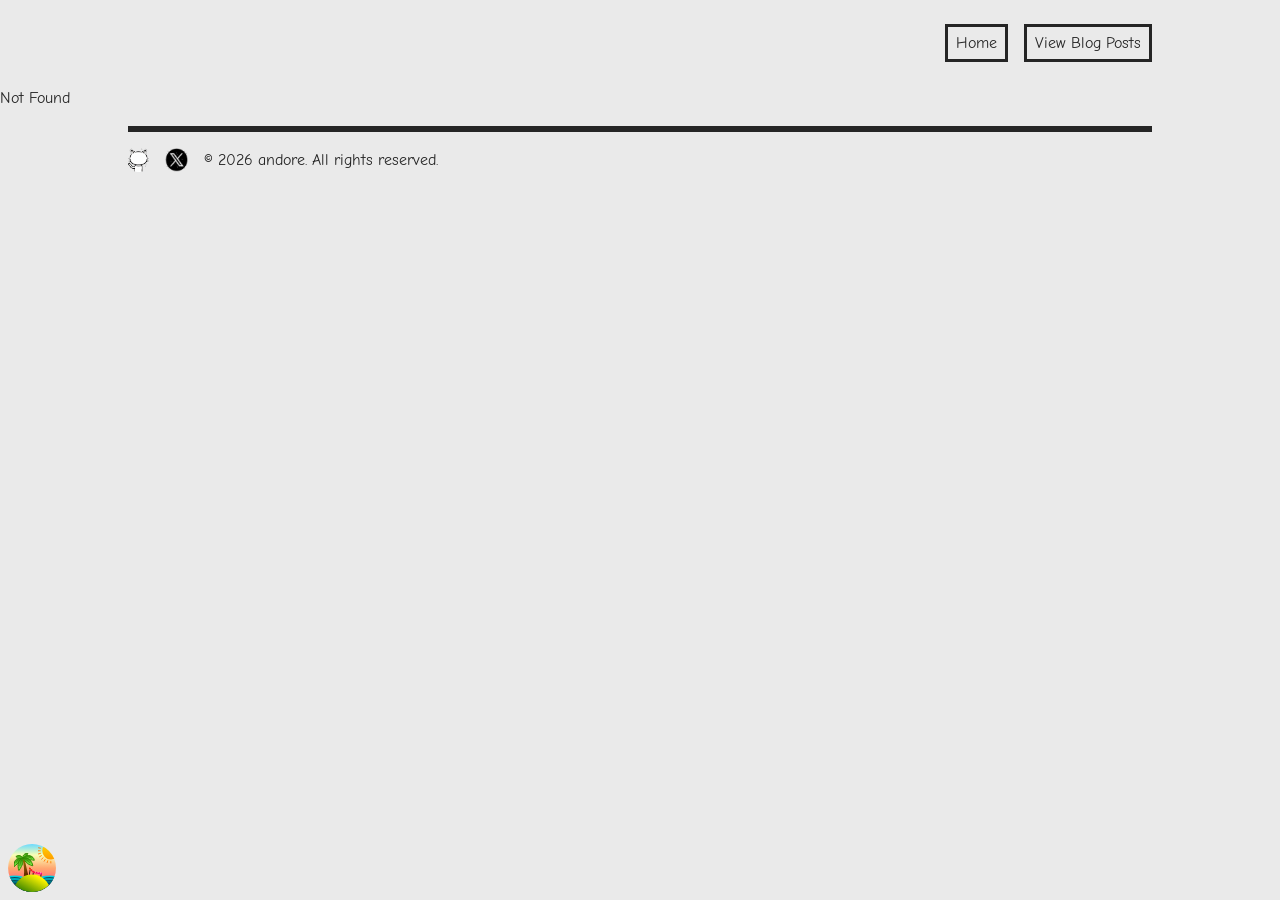
==== posts/index.html @ 6326da2d "Deploy static site to GitHub Pages" ====
<!DOCTYPE html><html lang="en"><head><script class='$tsr'>(self.$R=self.$R||{})["tsr"]=[];self.$_TSR={c:()=>{document.querySelectorAll(".\\$tsr").forEach(e=>{e.remove()})}};
;$_TSR["router"]=($R=>$R[0]={manifest:$R[1]={routes:$R[2]={__root__:$R[3]={preloads:$R[4]=["/assets/main-UqwvXL9E.js"],assets:$R[5]=[$R[6]={tag:"link",attrs:$R[7]={rel:"stylesheet",href:"/assets/main-BZV40eAE.css",type:"text/css"}},$R[8]={tag:"script",attrs:$R[9]={type:"module",suppressHydrationWarning:!0,async:!0},children:"import('/assets/main-UqwvXL9E.js')"}]},"/":$R[10]={preloads:$R[11]=["/assets/index-BrhXS-QG.js","/assets/CardContent-Db-9Fy69.js"],assets:$R[12]=[$R[13]={tag:"link",attrs:$R[14]={rel:"stylesheet",href:"/assets/main-BZV40eAE.css",type:"text/css"}},$R[15]={tag:"link",attrs:$R[16]={rel:"stylesheet",href:"/assets/main-BZV40eAE.css",type:"text/css"}}]},"/posts/$postId":$R[17]={preloads:$R[18]=["/assets/_postId-DraRVHfZ.js","/assets/CardContent-Db-9Fy69.js"],assets:$R[19]=[$R[20]={tag:"link",attrs:$R[21]={rel:"stylesheet",href:"/assets/main-BZV40eAE.css",type:"text/css"}},$R[22]={tag:"link",attrs:$R[23]={rel:"stylesheet",href:"/assets/main-BZV40eAE.css",type:"text/css"}}]},"/posts/":$R[24]={preloads:$R[25]=["/assets/index-CdbLEkR2.js","/assets/CardContent-Db-9Fy69.js"],assets:$R[26]=[$R[27]={tag:"link",attrs:$R[28]={rel:"stylesheet",href:"/assets/main-BZV40eAE.css",type:"text/css"}},$R[29]={tag:"link",attrs:$R[30]={rel:"stylesheet",href:"/assets/main-BZV40eAE.css",type:"text/css"}}]}},clientEntry:"/assets/main-UqwvXL9E.js"},matches:$R[31]=[$R[32]={i:"__root__",u:1759127648678,s:"success",ssr:!0},$R[33]={i:"/posts/",u:1759127648690,s:"success",ssr:!0}],lastMatchId:"/posts/",dehydratedData:void 0})($R["tsr"]);if (typeof $_TSR !== 'undefined') $_TSR.c()</script><meta charSet="utf-8"/><meta name="viewport" content="width=device-width, initial-scale=1"/><link rel="preload" as="image" href="/images/posts/backguy.png"/><link rel="preload" as="image" href="/images/posts/react-devtools.png"/><link rel="preload" as="image" href="/images/github_logo.png"/><link rel="preload" as="image" href="/images/x_logo.png"/><title>Coding: Beyond Junior&#x27;s End | コーディング：脱・ジュニア編</title><meta name="description" content="Exploring the magical world of React and JavaScript through whimsical tutorials, insights, and adventures. Learn modern web development with a touch of wonder."/><meta name="keywords" content="React, JavaScript, TypeScript, Web Development, Frontend, Tutorial, Blog, Programming"/><meta name="author" content="Andre Peregrina"/><link rel="modulepreload" href="/assets/main-UqwvXL9E.js"/><link rel="modulepreload" href="/assets/index-CdbLEkR2.js"/><link rel="modulepreload" href="/assets/CardContent-Db-9Fy69.js"/><link rel="stylesheet" href="/assets/styles-CojyKc3m.css"/><link rel="stylesheet" href="/assets/main-BZV40eAE.css" type="text/css"/></head><body class="h-full w-full flex flex-col"><header><nav class="mx-auto container flex flex-row justify-end gap-4 my-6"><a href="/" class="border-3 border-solid px-2 py-1 border-black hover:bg-black hover:text-white transition-all">Home</a><a class="border-3 border-solid px-2 py-1 border-black hover:bg-black hover:text-white transition-all active" href="/posts" data-status="active" aria-current="page">View Blog Posts</a></nav></header><main class="flex-1"><!--$--><main class="mx-auto container h-full overflow-hidden mb-16"><header class="mx-auto container flex flex-row gap-2 "><img src="/images/posts/backguy.png" alt="Posts Header" class="max-h-40"/><div class="flex flex-col gap-4"><h1 class="text-5xl font-bold">Posts</h1><p class="text-lg">Welcome to my blog! Here, I share my thoughts, experiences, and insights on various topics that interest me. Feel free to explore the posts and leave your comments.</p></div></header><hr class="border-t-6 border-black my-4"/><div class="h-full flex flex-col gap-4"><a href="/posts/building-this-blog" class="group flex flex-col border-solid border-black border-3 w-full relative data-[black=true]:bg-black data-[black=true]:text-white h-48"><img src="/images/posts/react-devtools.png" alt="Building this blog" class="w-full h-full object-cover opacity-40 group-hover:opacity-100 transition-opacity"/><div class=""><div class="p-4 text-xl flex flex-col gap-2 border-solid border-2 border-black/40 group-hover:border-black bg-white text-black/40 group-hover:text-black transition-colors absolute top-4 left-4 right-4"><h3 class="text-3xl font-bold mb-2">Building this blog</h3><p class="text-lg font-bold">An in-depth my journey trying to understand how React DevTools work under the hood, so I can integrate it into tanstack devtools.</p></div></div></a><a href="/posts/how-react-devtools-work" class="group flex flex-col border-solid border-black border-3 w-full relative data-[black=true]:bg-black data-[black=true]:text-white h-48"><img src="/images/posts/react-devtools.png" alt="How React DevTools Work?" class="w-full h-full object-cover opacity-40 group-hover:opacity-100 transition-opacity"/><div class=""><div class="p-4 text-xl flex flex-col gap-2 border-solid border-2 border-black/40 group-hover:border-black bg-white text-black/40 group-hover:text-black transition-colors absolute top-4 left-4 right-4"><h3 class="text-3xl font-bold mb-2">How React DevTools Work?</h3><p class="text-lg font-bold">An in-depth my journey trying to understand how React DevTools work under the hood, so I can integrate it into tanstack devtools.</p></div></div></a></div></main><script></script><!--/$--></main><footer class="mx-auto container mb-6"><hr class="border-t-6 border-black my-4"/><div class="text-center text-base flex flex-row items-center gap-4"><a href="https://github.com/andorep" target="_blank"><img src="/images/github_logo.png" class="h-6 w-auto"/></a><a href="https://x.com/andorep1" target="_blank"><img src="/images/x_logo.png" class="h-6 w-auto"/></a>© <!-- -->2025<!-- --> andore. All rights reserved.</div></footer><div></div><script type="module" async="">import('/assets/main-UqwvXL9E.js')</script></body></html>
---- assets/styles-CojyKc3m.css ----
@import"https://fonts.googleapis.com/css2?family=Comic+Neue:ital,wght@0,300;0,400;0,700;1,300;1,400;1,700&display=swap";@import"https://fonts.googleapis.com/css2?family=Noto+Sans+JP:wght@100..900&display=swap";/*! tailwindcss v4.1.13 | MIT License | https://tailwindcss.com */@layer properties{@supports (((-webkit-hyphens:none)) and (not (margin-trim:inline))) or ((-moz-orient:inline) and (not (color:rgb(from red r g b)))){*,:before,:after,::backdrop{--tw-scale-x:1;--tw-scale-y:1;--tw-scale-z:1;--tw-rotate-x:initial;--tw-rotate-y:initial;--tw-rotate-z:initial;--tw-skew-x:initial;--tw-skew-y:initial;--tw-border-style:solid;--tw-leading:initial;--tw-font-weight:initial;--tw-shadow:0 0 #0000;--tw-shadow-color:initial;--tw-shadow-alpha:100%;--tw-inset-shadow:0 0 #0000;--tw-inset-shadow-color:initial;--tw-inset-shadow-alpha:100%;--tw-ring-color:initial;--tw-ring-shadow:0 0 #0000;--tw-inset-ring-color:initial;--tw-inset-ring-shadow:0 0 #0000;--tw-ring-inset:initial;--tw-ring-offset-width:0px;--tw-ring-offset-color:#fff;--tw-ring-offset-shadow:0 0 #0000;--tw-blur:initial;--tw-brightness:initial;--tw-contrast:initial;--tw-grayscale:initial;--tw-hue-rotate:initial;--tw-invert:initial;--tw-opacity:initial;--tw-saturate:initial;--tw-sepia:initial;--tw-drop-shadow:initial;--tw-drop-shadow-color:initial;--tw-drop-shadow-alpha:100%;--tw-drop-shadow-size:initial;--tw-duration:initial;--tw-ease:initial}}}@layer theme{:root,:host{--font-sans:ui-sans-serif,system-ui,sans-serif,"Apple Color Emoji","Segoe UI Emoji","Segoe UI Symbol","Noto Color Emoji";--font-mono:ui-monospace,SFMono-Regular,Menlo,Monaco,Consolas,"Liberation Mono","Courier New",monospace;--color-blue-100:oklch(93.2% .032 255.585);--color-blue-300:oklch(80.9% .105 251.813);--color-blue-500:oklch(62.3% .214 259.815);--color-blue-700:oklch(48.8% .243 264.376);--color-gray-100:oklch(96.7% .003 264.542);--color-gray-300:oklch(87.2% .01 258.338);--color-gray-900:oklch(21% .034 264.665);--color-black:oklch(26.45% 0 0);--color-white:oklch(93.7% 0 0);--spacing:.25rem;--container-xs:20rem;--text-xs:.75rem;--text-xs--line-height:calc(1/.75);--text-sm:.875rem;--text-sm--line-height:calc(1.25/.875);--text-base:1rem;--text-base--line-height: 1.5 ;--text-lg:1.125rem;--text-lg--line-height:calc(1.75/1.125);--text-xl:1.25rem;--text-xl--line-height:calc(1.75/1.25);--text-2xl:1.5rem;--text-2xl--line-height:calc(2/1.5);--text-3xl:1.875rem;--text-3xl--line-height: 1.2 ;--text-4xl:2.25rem;--text-4xl--line-height:calc(2.5/2.25);--text-5xl:3rem;--text-5xl--line-height:1;--text-6xl:3.75rem;--text-6xl--line-height:1;--font-weight-medium:500;--font-weight-semibold:600;--font-weight-bold:700;--leading-relaxed:1.625;--radius-lg:.5rem;--ease-in-out:cubic-bezier(.4,0,.2,1);--default-transition-duration:.15s;--default-transition-timing-function:cubic-bezier(.4,0,.2,1);--default-font-family:var(--font-sans);--default-mono-font-family:var(--font-mono);--font-comic:"Comic Neue",cursive;--font-japanese:"Noto Sans JP",sans-serif;--color-muted:oklch(79.21% 0 0);--color-link:oklch(71.55% 0 0)}}@layer base{*,:after,:before,::backdrop{box-sizing:border-box;border:0 solid;margin:0;padding:0}::file-selector-button{box-sizing:border-box;border:0 solid;margin:0;padding:0}html,:host{-webkit-text-size-adjust:100%;-moz-tab-size:4;tab-size:4;line-height:1.5;font-family:var(--default-font-family,ui-sans-serif,system-ui,sans-serif,"Apple Color Emoji","Segoe UI Emoji","Segoe UI Symbol","Noto Color Emoji");font-feature-settings:var(--default-font-feature-settings,normal);font-variation-settings:var(--default-font-variation-settings,normal);-webkit-tap-highlight-color:transparent}hr{height:0;color:inherit;border-top-width:1px}abbr:where([title]){-webkit-text-decoration:underline dotted;text-decoration:underline dotted}h1,h2,h3,h4,h5,h6{font-size:inherit;font-weight:inherit}a{color:inherit;-webkit-text-decoration:inherit;text-decoration:inherit}b,strong{font-weight:bolder}code,kbd,samp,pre{font-family:var(--default-mono-font-family,ui-monospace,SFMono-Regular,Menlo,Monaco,Consolas,"Liberation Mono","Courier New",monospace);font-feature-settings:var(--default-mono-font-feature-settings,normal);font-variation-settings:var(--default-mono-font-variation-settings,normal);font-size:1em}small{font-size:80%}sub,sup{vertical-align:baseline;font-size:75%;line-height:0;position:relative}sub{bottom:-.25em}sup{top:-.5em}table{text-indent:0;border-color:inherit;border-collapse:collapse}:-moz-focusring{outline:auto}progress{vertical-align:baseline}summary{display:list-item}ol,ul,menu{list-style:none}img,svg,video,canvas,audio,iframe,embed,object{vertical-align:middle;display:block}img,video{max-width:100%;height:auto}button,input,select,optgroup,textarea{font:inherit;font-feature-settings:inherit;font-variation-settings:inherit;letter-spacing:inherit;color:inherit;opacity:1;background-color:#0000;border-radius:0}::file-selector-button{font:inherit;font-feature-settings:inherit;font-variation-settings:inherit;letter-spacing:inherit;color:inherit;opacity:1;background-color:#0000;border-radius:0}:where(select:is([multiple],[size])) optgroup{font-weight:bolder}:where(select:is([multiple],[size])) optgroup option{padding-inline-start:20px}::file-selector-button{margin-inline-end:4px}::placeholder{opacity:1}@supports (not ((-webkit-appearance:-apple-pay-button))) or (contain-intrinsic-size:1px){::placeholder{color:currentColor}@supports (color:color-mix(in lab,red,red)){::placeholder{color:color-mix(in oklab,currentcolor 50%,transparent)}}}textarea{resize:vertical}::-webkit-search-decoration{-webkit-appearance:none}::-webkit-date-and-time-value{min-height:1lh;text-align:inherit}::-webkit-datetime-edit{display:inline-flex}::-webkit-datetime-edit-fields-wrapper{padding:0}::-webkit-datetime-edit{padding-block:0}::-webkit-datetime-edit-year-field{padding-block:0}::-webkit-datetime-edit-month-field{padding-block:0}::-webkit-datetime-edit-day-field{padding-block:0}::-webkit-datetime-edit-hour-field{padding-block:0}::-webkit-datetime-edit-minute-field{padding-block:0}::-webkit-datetime-edit-second-field{padding-block:0}::-webkit-datetime-edit-millisecond-field{padding-block:0}::-webkit-datetime-edit-meridiem-field{padding-block:0}::-webkit-calendar-picker-indicator{line-height:1}:-moz-ui-invalid{box-shadow:none}button,input:where([type=button],[type=reset],[type=submit]){-webkit-appearance:button;-moz-appearance:button;appearance:button}::file-selector-button{-webkit-appearance:button;-moz-appearance:button;appearance:button}::-webkit-inner-spin-button{height:auto}::-webkit-outer-spin-button{height:auto}[hidden]:where(:not([hidden=until-found])){display:none!important}}@layer components;@layer utilities{.invisible{visibility:hidden}.absolute{position:absolute}.fixed{position:fixed}.relative{position:relative}.inset-0{inset:calc(var(--spacing)*0)}.-top-10{top:calc(var(--spacing)*-10)}.top-4{top:calc(var(--spacing)*4)}.right-0{right:calc(var(--spacing)*0)}.right-4{right:calc(var(--spacing)*4)}.-bottom-4{bottom:calc(var(--spacing)*-4)}.bottom-4{bottom:calc(var(--spacing)*4)}.left-0{left:calc(var(--spacing)*0)}.left-4{left:calc(var(--spacing)*4)}.col-span-5{grid-column:span 5/span 5}.col-span-7{grid-column:span 7/span 7}.col-span-12{grid-column:span 12/span 12}.row-span-2{grid-row:span 2/span 2}.row-span-4{grid-row:span 4/span 4}@media (min-width:80rem){.container{max-width:80rem}}.m-auto{margin:auto}.mx-auto{margin-inline:auto}.my-0{margin-block:calc(var(--spacing)*0)}.my-4{margin-block:calc(var(--spacing)*4)}.my-6{margin-block:calc(var(--spacing)*6)}.mt-1{margin-top:calc(var(--spacing)*1)}.mt-4{margin-top:calc(var(--spacing)*4)}.mt-6{margin-top:calc(var(--spacing)*6)}.mt-8{margin-top:calc(var(--spacing)*8)}.mb-1{margin-bottom:calc(var(--spacing)*1)}.mb-2{margin-bottom:calc(var(--spacing)*2)}.mb-3{margin-bottom:calc(var(--spacing)*3)}.mb-4{margin-bottom:calc(var(--spacing)*4)}.mb-6{margin-bottom:calc(var(--spacing)*6)}.mb-16{margin-bottom:calc(var(--spacing)*16)}.ml-8{margin-left:calc(var(--spacing)*8)}.block{display:block}.flex{display:flex}.grid{display:grid}.inline{display:inline}.inline-block{display:inline-block}.inline-flex{display:inline-flex}.table{display:table}.\!h-6{height:calc(var(--spacing)*6)!important}.h-4{height:calc(var(--spacing)*4)}.h-6{height:calc(var(--spacing)*6)}.h-20{height:calc(var(--spacing)*20)}.h-24{height:calc(var(--spacing)*24)}.h-32{height:calc(var(--spacing)*32)}.h-42{height:calc(var(--spacing)*42)}.h-48{height:calc(var(--spacing)*48)}.h-96{height:calc(var(--spacing)*96)}.h-\[260px\]{height:260px}.h-auto{height:auto}.h-fit{height:fit-content}.h-full{height:100%}.max-h-40{max-height:calc(var(--spacing)*40)}.max-h-\[500px\]{max-height:500px}.min-h-0{min-height:calc(var(--spacing)*0)}.container{width:100%}@media (min-width:40rem){.container{max-width:40rem}}@media (min-width:48rem){.container{max-width:48rem}}@media (min-width:64rem){.container{max-width:64rem}}@media (min-width:80rem){.container{max-width:64rem}}@media (min-width:96rem){.container{max-width:96rem}}.\!w-6{width:calc(var(--spacing)*6)!important}.w-4{width:calc(var(--spacing)*4)}.w-6{width:calc(var(--spacing)*6)}.w-10{width:calc(var(--spacing)*10)}.w-20{width:calc(var(--spacing)*20)}.w-32{width:calc(var(--spacing)*32)}.w-64{width:calc(var(--spacing)*64)}.w-\[176px\]{width:176px}.w-auto{width:auto}.w-fit{width:fit-content}.w-full{width:100%}.max-w-full{max-width:100%}.max-w-xs{max-width:var(--container-xs)}.min-w-\[100px\]{min-width:100px}.min-w-full{min-width:100%}.flex-1{flex:1}.scale-95{--tw-scale-x:95%;--tw-scale-y:95%;--tw-scale-z:95%;scale:var(--tw-scale-x)var(--tw-scale-y)}.transform{transform:var(--tw-rotate-x,)var(--tw-rotate-y,)var(--tw-rotate-z,)var(--tw-skew-x,)var(--tw-skew-y,)}.cursor-help{cursor:help}.cursor-not-allowed{cursor:not-allowed}.cursor-pointer{cursor:pointer}.list-decimal{list-style-type:decimal}.list-disc{list-style-type:disc}.grid-cols-2{grid-template-columns:repeat(2,minmax(0,1fr))}.grid-cols-3{grid-template-columns:repeat(3,minmax(0,1fr))}.grid-cols-12{grid-template-columns:repeat(12,minmax(0,1fr))}.flex-col{flex-direction:column}.flex-row{flex-direction:row}.flex-wrap{flex-wrap:wrap}.items-center{align-items:center}.justify-between{justify-content:space-between}.justify-center{justify-content:center}.justify-end{justify-content:flex-end}.gap-1{gap:calc(var(--spacing)*1)}.gap-2{gap:calc(var(--spacing)*2)}.gap-3{gap:calc(var(--spacing)*3)}.gap-4{gap:calc(var(--spacing)*4)}.gap-8{gap:calc(var(--spacing)*8)}.overflow-hidden{overflow:hidden}.overflow-scroll{overflow:scroll}.overflow-x-auto{overflow-x:auto}.overflow-y-auto{overflow-y:auto}.rounded{border-radius:.25rem}.rounded-lg{border-radius:var(--radius-lg)}.\!border-4{border-style:var(--tw-border-style)!important;border-width:4px!important}.border{border-style:var(--tw-border-style);border-width:1px}.border-2{border-style:var(--tw-border-style);border-width:2px}.border-3{border-style:var(--tw-border-style);border-width:3px}.border-4{border-style:var(--tw-border-style);border-width:4px}.border-t-2{border-top-style:var(--tw-border-style);border-top-width:2px}.border-t-4{border-top-style:var(--tw-border-style);border-top-width:4px}.border-t-6{border-top-style:var(--tw-border-style);border-top-width:6px}.border-b{border-bottom-style:var(--tw-border-style);border-bottom-width:1px}.border-l-3{border-left-style:var(--tw-border-style);border-left-width:3px}.border-l-4{border-left-style:var(--tw-border-style);border-left-width:4px}.border-none{--tw-border-style:none;border-style:none}.border-solid{--tw-border-style:solid;border-style:solid}.\!border-black{border-color:var(--color-black)!important}.border-black{border-color:var(--color-black)}.border-black\/40{border-color:#25252566}@supports (color:color-mix(in lab,red,red)){.border-black\/40{border-color:color-mix(in oklab,var(--color-black)40%,transparent)}}.border-blue-700{border-color:var(--color-blue-700)}.border-gray-300{border-color:var(--color-gray-300)}.\!bg-white{background-color:var(--color-white)!important}.bg-black{background-color:var(--color-black)}.bg-black\/70{background-color:#252525b3}@supports (color:color-mix(in lab,red,red)){.bg-black\/70{background-color:color-mix(in oklab,var(--color-black)70%,transparent)}}.bg-blue-500{background-color:var(--color-blue-500)}.bg-gray-100{background-color:var(--color-gray-100)}.bg-white{background-color:var(--color-white)}.object-cover{object-fit:cover}.object-fill{object-fit:fill}.p-0{padding:calc(var(--spacing)*0)}.p-2{padding:calc(var(--spacing)*2)}.p-4{padding:calc(var(--spacing)*4)}.px-2{padding-inline:calc(var(--spacing)*2)}.px-4{padding-inline:calc(var(--spacing)*4)}.py-1{padding-block:calc(var(--spacing)*1)}.py-2{padding-block:calc(var(--spacing)*2)}.py-4{padding-block:calc(var(--spacing)*4)}.pb-6{padding-bottom:calc(var(--spacing)*6)}.pl-4{padding-left:calc(var(--spacing)*4)}.pl-6{padding-left:calc(var(--spacing)*6)}.text-center{text-align:center}.text-left{text-align:left}.font-comic{font-family:var(--font-comic)}.font-japanese{font-family:var(--font-japanese)}.font-mono{font-family:var(--font-mono)}.text-2xl{font-size:var(--text-2xl);line-height:var(--tw-leading,var(--text-2xl--line-height))}.text-3xl{font-size:var(--text-3xl);line-height:var(--tw-leading,var(--text-3xl--line-height))}.text-4xl{font-size:var(--text-4xl);line-height:var(--tw-leading,var(--text-4xl--line-height))}.text-5xl{font-size:var(--text-5xl);line-height:var(--tw-leading,var(--text-5xl--line-height))}.text-6xl{font-size:var(--text-6xl);line-height:var(--tw-leading,var(--text-6xl--line-height))}.text-base{font-size:var(--text-base);line-height:var(--tw-leading,var(--text-base--line-height))}.text-lg{font-size:var(--text-lg);line-height:var(--tw-leading,var(--text-lg--line-height))}.text-sm{font-size:var(--text-sm);line-height:var(--tw-leading,var(--text-sm--line-height))}.text-xl{font-size:var(--text-xl);line-height:var(--tw-leading,var(--text-xl--line-height))}.text-xs{font-size:var(--text-xs);line-height:var(--tw-leading,var(--text-xs--line-height))}.leading-relaxed{--tw-leading:var(--leading-relaxed);line-height:var(--leading-relaxed)}.font-bold{--tw-font-weight:var(--font-weight-bold);font-weight:var(--font-weight-bold)}.font-medium{--tw-font-weight:var(--font-weight-medium);font-weight:var(--font-weight-medium)}.font-semibold{--tw-font-weight:var(--font-weight-semibold);font-weight:var(--font-weight-semibold)}.whitespace-nowrap{white-space:nowrap}.text-black{color:var(--color-black)}.text-black\/40{color:#25252566}@supports (color:color-mix(in lab,red,red)){.text-black\/40{color:color-mix(in oklab,var(--color-black)40%,transparent)}}.text-link{color:var(--color-link)}.text-muted{color:var(--color-muted)}.text-white{color:var(--color-white)}.text-white\/40{color:#eaeaea66}@supports (color:color-mix(in lab,red,red)){.text-white\/40{color:color-mix(in oklab,var(--color-white)40%,transparent)}}.italic{font-style:italic}.line-through{text-decoration-line:line-through}.opacity-40{opacity:.4}.opacity-50{opacity:.5}.opacity-100{opacity:1}.shadow-\[4px_4px_0px_0px_rgba\(0\,0\,0\,1\)\]{--tw-shadow:4px 4px 0px 0px var(--tw-shadow-color,#000);box-shadow:var(--tw-inset-shadow),var(--tw-inset-ring-shadow),var(--tw-ring-offset-shadow),var(--tw-ring-shadow),var(--tw-shadow)}.shadow-\[8px_8px_0px_0px_rgba\(0\,0\,0\,1\)\]{--tw-shadow:8px 8px 0px 0px var(--tw-shadow-color,#000);box-shadow:var(--tw-inset-shadow),var(--tw-inset-ring-shadow),var(--tw-ring-offset-shadow),var(--tw-ring-shadow),var(--tw-shadow)}.shadow-lg{--tw-shadow:0 10px 15px -3px var(--tw-shadow-color,#0000001a),0 4px 6px -4px var(--tw-shadow-color,#0000001a);box-shadow:var(--tw-inset-shadow),var(--tw-inset-ring-shadow),var(--tw-ring-offset-shadow),var(--tw-ring-shadow),var(--tw-shadow)}.shadow-md{--tw-shadow:0 4px 6px -1px var(--tw-shadow-color,#0000001a),0 2px 4px -2px var(--tw-shadow-color,#0000001a);box-shadow:var(--tw-inset-shadow),var(--tw-inset-ring-shadow),var(--tw-ring-offset-shadow),var(--tw-ring-shadow),var(--tw-shadow)}.\!blur-\[1px\]{--tw-blur:blur(1px)!important;filter:var(--tw-blur,)var(--tw-brightness,)var(--tw-contrast,)var(--tw-grayscale,)var(--tw-hue-rotate,)var(--tw-invert,)var(--tw-saturate,)var(--tw-sepia,)var(--tw-drop-shadow,)!important}.blur{--tw-blur:blur(8px);filter:var(--tw-blur,)var(--tw-brightness,)var(--tw-contrast,)var(--tw-grayscale,)var(--tw-hue-rotate,)var(--tw-invert,)var(--tw-saturate,)var(--tw-sepia,)var(--tw-drop-shadow,)}.blur-\[1px\]{--tw-blur:blur(1px);filter:var(--tw-blur,)var(--tw-brightness,)var(--tw-contrast,)var(--tw-grayscale,)var(--tw-hue-rotate,)var(--tw-invert,)var(--tw-saturate,)var(--tw-sepia,)var(--tw-drop-shadow,)}.grayscale{--tw-grayscale:grayscale(100%);filter:var(--tw-blur,)var(--tw-brightness,)var(--tw-contrast,)var(--tw-grayscale,)var(--tw-hue-rotate,)var(--tw-invert,)var(--tw-saturate,)var(--tw-sepia,)var(--tw-drop-shadow,)}.sepia{--tw-sepia:sepia(100%);filter:var(--tw-blur,)var(--tw-brightness,)var(--tw-contrast,)var(--tw-grayscale,)var(--tw-hue-rotate,)var(--tw-invert,)var(--tw-saturate,)var(--tw-sepia,)var(--tw-drop-shadow,)}.filter{filter:var(--tw-blur,)var(--tw-brightness,)var(--tw-contrast,)var(--tw-grayscale,)var(--tw-hue-rotate,)var(--tw-invert,)var(--tw-saturate,)var(--tw-sepia,)var(--tw-drop-shadow,)}.transition-all{transition-property:all;transition-timing-function:var(--tw-ease,var(--default-transition-timing-function));transition-duration:var(--tw-duration,var(--default-transition-duration))}.transition-colors{transition-property:color,background-color,border-color,outline-color,text-decoration-color,fill,stroke,--tw-gradient-from,--tw-gradient-via,--tw-gradient-to;transition-timing-function:var(--tw-ease,var(--default-transition-timing-function));transition-duration:var(--tw-duration,var(--default-transition-duration))}.transition-opacity{transition-property:opacity;transition-timing-function:var(--tw-ease,var(--default-transition-timing-function));transition-duration:var(--tw-duration,var(--default-transition-duration))}.transition-transform{transition-property:transform,translate,scale,rotate;transition-timing-function:var(--tw-ease,var(--default-transition-timing-function));transition-duration:var(--tw-duration,var(--default-transition-duration))}.duration-200{--tw-duration:.2s;transition-duration:.2s}.duration-300{--tw-duration:.3s;transition-duration:.3s}.ease-in-out{--tw-ease:var(--ease-in-out);transition-timing-function:var(--ease-in-out)}@media (hover:hover){.group-hover\:border-black:is(:where(.group):hover *){border-color:var(--color-black)}.group-hover\:bg-black:is(:where(.group):hover *){background-color:var(--color-black)}.group-hover\:text-black:is(:where(.group):hover *){color:var(--color-black)}.group-hover\:text-white:is(:where(.group):hover *){color:var(--color-white)}.group-hover\:opacity-100:is(:where(.group):hover *){opacity:1}}.group-data-\[black\=true\]\:border-white:is(:where(.group)[data-black=true] *){border-color:var(--color-white)}.group-data-\[black\=true\]\:bg-white:is(:where(.group)[data-black=true] *){background-color:var(--color-white)}.group-data-\[black\=true\]\:text-black:is(:where(.group)[data-black=true] *){color:var(--color-black)}@media (hover:hover){.hover\:scale-100:hover{--tw-scale-x:100%;--tw-scale-y:100%;--tw-scale-z:100%;scale:var(--tw-scale-x)var(--tw-scale-y)}.hover\:border-blue-300:hover{border-color:var(--color-blue-300)}.hover\:bg-black:hover{background-color:var(--color-black)}.hover\:bg-blue-100:hover{background-color:var(--color-blue-100)}.hover\:bg-gray-100:hover{background-color:var(--color-gray-100)}.hover\:text-black:hover{color:var(--color-black)}.hover\:text-blue-700:hover{color:var(--color-blue-700)}.hover\:text-white:hover{color:var(--color-white)}}.active\:bg-gray-300:active{background-color:var(--color-gray-300)}.active\:text-black:active{color:var(--color-black)}.disabled\:cursor-not-allowed:disabled{cursor:not-allowed}.disabled\:opacity-50:disabled{opacity:.5}@media (hover:hover){.hover\:disabled\:bg-transparent:hover:disabled{background-color:#0000}}.active\:disabled\:bg-transparent:active:disabled{background-color:#0000}.data-\[black\=true\]\:bg-black[data-black=true]{background-color:var(--color-black)}.data-\[black\=true\]\:text-white[data-black=true]{color:var(--color-white)}@media (prefers-color-scheme:dark){.dark\:bg-gray-900{background-color:var(--color-gray-900)}}.\[\&\>svg\]\:inline-block>svg{display:inline-block}.\[\&\>svg\]\:h-5>svg{height:calc(var(--spacing)*5)}.\[\&\>svg\]\:h-full>svg{height:100%}.\[\&\>svg\]\:w-5>svg{width:calc(var(--spacing)*5)}.\[\&\>svg\]\:w-full>svg{width:100%}.\[\&\>svg\]\:align-middle>svg{vertical-align:middle}}body{font-family:var(--font-comic);color:var(--color-black);background-color:var(--color-white)}.introduction p:first-child:first-letter{float:left;margin-top:.76rem;margin-right:.7rem;font-size:5.1rem;font-weight:700;line-height:.8}@property --tw-scale-x{syntax:"*";inherits:false;initial-value:1}@property --tw-scale-y{syntax:"*";inherits:false;initial-value:1}@property --tw-scale-z{syntax:"*";inherits:false;initial-value:1}@property --tw-rotate-x{syntax:"*";inherits:false}@property --tw-rotate-y{syntax:"*";inherits:false}@property --tw-rotate-z{syntax:"*";inherits:false}@property --tw-skew-x{syntax:"*";inherits:false}@property --tw-skew-y{syntax:"*";inherits:false}@property --tw-border-style{syntax:"*";inherits:false;initial-value:solid}@property --tw-leading{syntax:"*";inherits:false}@property --tw-font-weight{syntax:"*";inherits:false}@property --tw-shadow{syntax:"*";inherits:false;initial-value:0 0 #0000}@property --tw-shadow-color{syntax:"*";inherits:false}@property --tw-shadow-alpha{syntax:"<percentage>";inherits:false;initial-value:100%}@property --tw-inset-shadow{syntax:"*";inherits:false;initial-value:0 0 #0000}@property --tw-inset-shadow-color{syntax:"*";inherits:false}@property --tw-inset-shadow-alpha{syntax:"<percentage>";inherits:false;initial-value:100%}@property --tw-ring-color{syntax:"*";inherits:false}@property --tw-ring-shadow{syntax:"*";inherits:false;initial-value:0 0 #0000}@property --tw-inset-ring-color{syntax:"*";inherits:false}@property --tw-inset-ring-shadow{syntax:"*";inherits:false;initial-value:0 0 #0000}@property --tw-ring-inset{syntax:"*";inherits:false}@property --tw-ring-offset-width{syntax:"<length>";inherits:false;initial-value:0}@property --tw-ring-offset-color{syntax:"*";inherits:false;initial-value:#fff}@property --tw-ring-offset-shadow{syntax:"*";inherits:false;initial-value:0 0 #0000}@property --tw-blur{syntax:"*";inherits:false}@property --tw-brightness{syntax:"*";inherits:false}@property --tw-contrast{syntax:"*";inherits:false}@property --tw-grayscale{syntax:"*";inherits:false}@property --tw-hue-rotate{syntax:"*";inherits:false}@property --tw-invert{syntax:"*";inherits:false}@property --tw-opacity{syntax:"*";inherits:false}@property --tw-saturate{syntax:"*";inherits:false}@property --tw-sepia{syntax:"*";inherits:false}@property --tw-drop-shadow{syntax:"*";inherits:false}@property --tw-drop-shadow-color{syntax:"*";inherits:false}@property --tw-drop-shadow-alpha{syntax:"<percentage>";inherits:false;initial-value:100%}@property --tw-drop-shadow-size{syntax:"*";inherits:false}@property --tw-duration{syntax:"*";inherits:false}@property --tw-ease{syntax:"*";inherits:false}
---- assets/main-BZV40eAE.css ----
.react-flow{direction:ltr;--xy-edge-stroke-default: #b1b1b7;--xy-edge-stroke-width-default: 1;--xy-edge-stroke-selected-default: #555;--xy-connectionline-stroke-default: #b1b1b7;--xy-connectionline-stroke-width-default: 1;--xy-attribution-background-color-default: rgba(255, 255, 255, .5);--xy-minimap-background-color-default: #fff;--xy-minimap-mask-background-color-default: rgba(240, 240, 240, .6);--xy-minimap-mask-stroke-color-default: transparent;--xy-minimap-mask-stroke-width-default: 1;--xy-minimap-node-background-color-default: #e2e2e2;--xy-minimap-node-stroke-color-default: transparent;--xy-minimap-node-stroke-width-default: 2;--xy-background-color-default: transparent;--xy-background-pattern-dots-color-default: #91919a;--xy-background-pattern-lines-color-default: #eee;--xy-background-pattern-cross-color-default: #e2e2e2;background-color:var(--xy-background-color, var(--xy-background-color-default));--xy-node-color-default: inherit;--xy-node-border-default: 1px solid #1a192b;--xy-node-background-color-default: #fff;--xy-node-group-background-color-default: rgba(240, 240, 240, .25);--xy-node-boxshadow-hover-default: 0 1px 4px 1px rgba(0, 0, 0, .08);--xy-node-boxshadow-selected-default: 0 0 0 .5px #1a192b;--xy-node-border-radius-default: 3px;--xy-handle-background-color-default: #1a192b;--xy-handle-border-color-default: #fff;--xy-selection-background-color-default: rgba(0, 89, 220, .08);--xy-selection-border-default: 1px dotted rgba(0, 89, 220, .8);--xy-controls-button-background-color-default: #fefefe;--xy-controls-button-background-color-hover-default: #f4f4f4;--xy-controls-button-color-default: inherit;--xy-controls-button-color-hover-default: inherit;--xy-controls-button-border-color-default: #eee;--xy-controls-box-shadow-default: 0 0 2px 1px rgba(0, 0, 0, .08);--xy-edge-label-background-color-default: #ffffff;--xy-edge-label-color-default: inherit;--xy-resize-background-color-default: #3367d9}.react-flow.dark{--xy-edge-stroke-default: #3e3e3e;--xy-edge-stroke-width-default: 1;--xy-edge-stroke-selected-default: #727272;--xy-connectionline-stroke-default: #b1b1b7;--xy-connectionline-stroke-width-default: 1;--xy-attribution-background-color-default: rgba(150, 150, 150, .25);--xy-minimap-background-color-default: #141414;--xy-minimap-mask-background-color-default: rgba(60, 60, 60, .6);--xy-minimap-mask-stroke-color-default: transparent;--xy-minimap-mask-stroke-width-default: 1;--xy-minimap-node-background-color-default: #2b2b2b;--xy-minimap-node-stroke-color-default: transparent;--xy-minimap-node-stroke-width-default: 2;--xy-background-color-default: #141414;--xy-background-pattern-dots-color-default: #777;--xy-background-pattern-lines-color-default: #777;--xy-background-pattern-cross-color-default: #777;--xy-node-color-default: #f8f8f8;--xy-node-border-default: 1px solid #3c3c3c;--xy-node-background-color-default: #1e1e1e;--xy-node-group-background-color-default: rgba(240, 240, 240, .25);--xy-node-boxshadow-hover-default: 0 1px 4px 1px rgba(255, 255, 255, .08);--xy-node-boxshadow-selected-default: 0 0 0 .5px #999;--xy-handle-background-color-default: #bebebe;--xy-handle-border-color-default: #1e1e1e;--xy-selection-background-color-default: rgba(200, 200, 220, .08);--xy-selection-border-default: 1px dotted rgba(200, 200, 220, .8);--xy-controls-button-background-color-default: #2b2b2b;--xy-controls-button-background-color-hover-default: #3e3e3e;--xy-controls-button-color-default: #f8f8f8;--xy-controls-button-color-hover-default: #fff;--xy-controls-button-border-color-default: #5b5b5b;--xy-controls-box-shadow-default: 0 0 2px 1px rgba(0, 0, 0, .08);--xy-edge-label-background-color-default: #141414;--xy-edge-label-color-default: #f8f8f8}.react-flow__background{background-color:var(--xy-background-color-props, var(--xy-background-color, var(--xy-background-color-default)));pointer-events:none;z-index:-1}.react-flow__container{position:absolute;width:100%;height:100%;top:0;left:0}.react-flow__pane{z-index:1}.react-flow__pane.draggable{cursor:grab}.react-flow__pane.dragging{cursor:grabbing}.react-flow__pane.selection{cursor:pointer}.react-flow__viewport{transform-origin:0 0;z-index:2;pointer-events:none}.react-flow__renderer{z-index:4}.react-flow__selection{z-index:6}.react-flow__nodesselection-rect:focus,.react-flow__nodesselection-rect:focus-visible{outline:none}.react-flow__edge-path{stroke:var(--xy-edge-stroke, var(--xy-edge-stroke-default));stroke-width:var(--xy-edge-stroke-width, var(--xy-edge-stroke-width-default));fill:none}.react-flow__connection-path{stroke:var(--xy-connectionline-stroke, var(--xy-connectionline-stroke-default));stroke-width:var(--xy-connectionline-stroke-width, var(--xy-connectionline-stroke-width-default));fill:none}.react-flow .react-flow__edges{position:absolute}.react-flow .react-flow__edges svg{overflow:visible;position:absolute;pointer-events:none}.react-flow__edge{pointer-events:visibleStroke}.react-flow__edge.selectable{cursor:pointer}.react-flow__edge.animated path{stroke-dasharray:5;animation:dashdraw .5s linear infinite}.react-flow__edge.animated path.react-flow__edge-interaction{stroke-dasharray:none;animation:none}.react-flow__edge.inactive{pointer-events:none}.react-flow__edge.selected,.react-flow__edge:focus,.react-flow__edge:focus-visible{outline:none}.react-flow__edge.selected .react-flow__edge-path,.react-flow__edge.selectable:focus .react-flow__edge-path,.react-flow__edge.selectable:focus-visible .react-flow__edge-path{stroke:var(--xy-edge-stroke-selected, var(--xy-edge-stroke-selected-default))}.react-flow__edge-textwrapper{pointer-events:all}.react-flow__edge .react-flow__edge-text{pointer-events:none;-webkit-user-select:none;-moz-user-select:none;user-select:none}.react-flow__arrowhead polyline{stroke:var(--xy-edge-stroke, var(--xy-edge-stroke-default))}.react-flow__arrowhead polyline.arrowclosed{fill:var(--xy-edge-stroke, var(--xy-edge-stroke-default))}.react-flow__connection{pointer-events:none}.react-flow__connection .animated{stroke-dasharray:5;animation:dashdraw .5s linear infinite}svg.react-flow__connectionline{z-index:1001;overflow:visible;position:absolute}.react-flow__nodes{pointer-events:none;transform-origin:0 0}.react-flow__node{position:absolute;-webkit-user-select:none;-moz-user-select:none;user-select:none;pointer-events:all;transform-origin:0 0;box-sizing:border-box;cursor:default}.react-flow__node.selectable{cursor:pointer}.react-flow__node.draggable{cursor:grab;pointer-events:all}.react-flow__node.draggable.dragging{cursor:grabbing}.react-flow__nodesselection{z-index:3;transform-origin:left top;pointer-events:none}.react-flow__nodesselection-rect{position:absolute;pointer-events:all;cursor:grab}.react-flow__handle{position:absolute;pointer-events:none;min-width:5px;min-height:5px;width:6px;height:6px;background-color:var(--xy-handle-background-color, var(--xy-handle-background-color-default));border:1px solid var(--xy-handle-border-color, var(--xy-handle-border-color-default));border-radius:100%}.react-flow__handle.connectingfrom{pointer-events:all}.react-flow__handle.connectionindicator{pointer-events:all;cursor:crosshair}.react-flow__handle-bottom{top:auto;left:50%;bottom:0;transform:translate(-50%,50%)}.react-flow__handle-top{top:0;left:50%;transform:translate(-50%,-50%)}.react-flow__handle-left{top:50%;left:0;transform:translate(-50%,-50%)}.react-flow__handle-right{top:50%;right:0;transform:translate(50%,-50%)}.react-flow__edgeupdater{cursor:move;pointer-events:all}.react-flow__pane.selection .react-flow__panel{pointer-events:none}.react-flow__panel{position:absolute;z-index:5;margin:15px}.react-flow__panel.top{top:0}.react-flow__panel.bottom{bottom:0}.react-flow__panel.top.center,.react-flow__panel.bottom.center{left:50%;transform:translate(-15px) translate(-50%)}.react-flow__panel.left{left:0}.react-flow__panel.right{right:0}.react-flow__panel.left.center,.react-flow__panel.right.center{top:50%;transform:translateY(-15px) translateY(-50%)}.react-flow__attribution{font-size:10px;background:var(--xy-attribution-background-color, var(--xy-attribution-background-color-default));padding:2px 3px;margin:0}.react-flow__attribution a{text-decoration:none;color:#999}@keyframes dashdraw{0%{stroke-dashoffset:10}}.react-flow__edgelabel-renderer{position:absolute;width:100%;height:100%;pointer-events:none;-webkit-user-select:none;-moz-user-select:none;user-select:none;left:0;top:0}.react-flow__viewport-portal{position:absolute;width:100%;height:100%;left:0;top:0;-webkit-user-select:none;-moz-user-select:none;user-select:none}.react-flow__minimap{background:var( --xy-minimap-background-color-props, var(--xy-minimap-background-color, var(--xy-minimap-background-color-default)) )}.react-flow__minimap-svg{display:block}.react-flow__minimap-mask{fill:var( --xy-minimap-mask-background-color-props, var(--xy-minimap-mask-background-color, var(--xy-minimap-mask-background-color-default)) );stroke:var( --xy-minimap-mask-stroke-color-props, var(--xy-minimap-mask-stroke-color, var(--xy-minimap-mask-stroke-color-default)) );stroke-width:var( --xy-minimap-mask-stroke-width-props, var(--xy-minimap-mask-stroke-width, var(--xy-minimap-mask-stroke-width-default)) )}.react-flow__minimap-node{fill:var( --xy-minimap-node-background-color-props, var(--xy-minimap-node-background-color, var(--xy-minimap-node-background-color-default)) );stroke:var( --xy-minimap-node-stroke-color-props, var(--xy-minimap-node-stroke-color, var(--xy-minimap-node-stroke-color-default)) );stroke-width:var( --xy-minimap-node-stroke-width-props, var(--xy-minimap-node-stroke-width, var(--xy-minimap-node-stroke-width-default)) )}.react-flow__background-pattern.dots{fill:var( --xy-background-pattern-color-props, var(--xy-background-pattern-color, var(--xy-background-pattern-dots-color-default)) )}.react-flow__background-pattern.lines{stroke:var( --xy-background-pattern-color-props, var(--xy-background-pattern-color, var(--xy-background-pattern-lines-color-default)) )}.react-flow__background-pattern.cross{stroke:var( --xy-background-pattern-color-props, var(--xy-background-pattern-color, var(--xy-background-pattern-cross-color-default)) )}.react-flow__controls{display:flex;flex-direction:column;box-shadow:var(--xy-controls-box-shadow, var(--xy-controls-box-shadow-default))}.react-flow__controls.horizontal{flex-direction:row}.react-flow__controls-button{display:flex;justify-content:center;align-items:center;height:26px;width:26px;padding:4px;border:none;background:var(--xy-controls-button-background-color, var(--xy-controls-button-background-color-default));border-bottom:1px solid var( --xy-controls-button-border-color-props, var(--xy-controls-button-border-color, var(--xy-controls-button-border-color-default)) );color:var( --xy-controls-button-color-props, var(--xy-controls-button-color, var(--xy-controls-button-color-default)) );cursor:pointer;-webkit-user-select:none;-moz-user-select:none;user-select:none}.react-flow__controls-button svg{width:100%;max-width:12px;max-height:12px;fill:currentColor}.react-flow__edge.updating .react-flow__edge-path{stroke:#777}.react-flow__edge-text{font-size:10px}.react-flow__node.selectable:focus,.react-flow__node.selectable:focus-visible{outline:none}.react-flow__node-input,.react-flow__node-default,.react-flow__node-output,.react-flow__node-group{padding:10px;border-radius:var(--xy-node-border-radius, var(--xy-node-border-radius-default));width:150px;font-size:12px;color:var(--xy-node-color, var(--xy-node-color-default));text-align:center;border:var(--xy-node-border, var(--xy-node-border-default));background-color:var(--xy-node-background-color, var(--xy-node-background-color-default))}.react-flow__node-input.selectable:hover,.react-flow__node-default.selectable:hover,.react-flow__node-output.selectable:hover,.react-flow__node-group.selectable:hover{box-shadow:var(--xy-node-boxshadow-hover, var(--xy-node-boxshadow-hover-default))}.react-flow__node-input.selectable.selected,.react-flow__node-input.selectable:focus,.react-flow__node-input.selectable:focus-visible,.react-flow__node-default.selectable.selected,.react-flow__node-default.selectable:focus,.react-flow__node-default.selectable:focus-visible,.react-flow__node-output.selectable.selected,.react-flow__node-output.selectable:focus,.react-flow__node-output.selectable:focus-visible,.react-flow__node-group.selectable.selected,.react-flow__node-group.selectable:focus,.react-flow__node-group.selectable:focus-visible{box-shadow:var(--xy-node-boxshadow-selected, var(--xy-node-boxshadow-selected-default))}.react-flow__node-group{background-color:var(--xy-node-group-background-color, var(--xy-node-group-background-color-default))}.react-flow__nodesselection-rect,.react-flow__selection{background:var(--xy-selection-background-color, var(--xy-selection-background-color-default));border:var(--xy-selection-border, var(--xy-selection-border-default))}.react-flow__nodesselection-rect:focus,.react-flow__nodesselection-rect:focus-visible,.react-flow__selection:focus,.react-flow__selection:focus-visible{outline:none}.react-flow__controls-button:hover{background:var( --xy-controls-button-background-color-hover-props, var(--xy-controls-button-background-color-hover, var(--xy-controls-button-background-color-hover-default)) );color:var( --xy-controls-button-color-hover-props, var(--xy-controls-button-color-hover, var(--xy-controls-button-color-hover-default)) )}.react-flow__controls-button:disabled{pointer-events:none}.react-flow__controls-button:disabled svg{fill-opacity:.4}.react-flow__controls-button:last-child{border-bottom:none}.react-flow__controls.horizontal .react-flow__controls-button{border-bottom:none;border-right:1px solid var( --xy-controls-button-border-color-props, var(--xy-controls-button-border-color, var(--xy-controls-button-border-color-default)) )}.react-flow__controls.horizontal .react-flow__controls-button:last-child{border-right:none}.react-flow__resize-control{position:absolute}.react-flow__resize-control.left,.react-flow__resize-control.right{cursor:ew-resize}.react-flow__resize-control.top,.react-flow__resize-control.bottom{cursor:ns-resize}.react-flow__resize-control.top.left,.react-flow__resize-control.bottom.right{cursor:nwse-resize}.react-flow__resize-control.bottom.left,.react-flow__resize-control.top.right{cursor:nesw-resize}.react-flow__resize-control.handle{width:5px;height:5px;border:1px solid #fff;border-radius:1px;background-color:var(--xy-resize-background-color, var(--xy-resize-background-color-default));translate:-50% -50%}.react-flow__resize-control.handle.left{left:0;top:50%}.react-flow__resize-control.handle.right{left:100%;top:50%}.react-flow__resize-control.handle.top{left:50%;top:0}.react-flow__resize-control.handle.bottom{left:50%;top:100%}.react-flow__resize-control.handle.top.left,.react-flow__resize-control.handle.bottom.left{left:0}.react-flow__resize-control.handle.top.right,.react-flow__resize-control.handle.bottom.right{left:100%}.react-flow__resize-control.line{border-color:var(--xy-resize-background-color, var(--xy-resize-background-color-default));border-width:0;border-style:solid}.react-flow__resize-control.line.left,.react-flow__resize-control.line.right{width:1px;transform:translate(-50%);top:0;height:100%}.react-flow__resize-control.line.left{left:0;border-left-width:1px}.react-flow__resize-control.line.right{left:100%;border-right-width:1px}.react-flow__resize-control.line.top,.react-flow__resize-control.line.bottom{height:1px;transform:translateY(-50%);left:0;width:100%}.react-flow__resize-control.line.top{top:0;border-top-width:1px}.react-flow__resize-control.line.bottom{border-bottom-width:1px;top:100%}.react-flow__edge-textbg{fill:var(--xy-edge-label-background-color, var(--xy-edge-label-background-color-default))}.react-flow__edge-text{fill:var(--xy-edge-label-color, var(--xy-edge-label-color-default))}
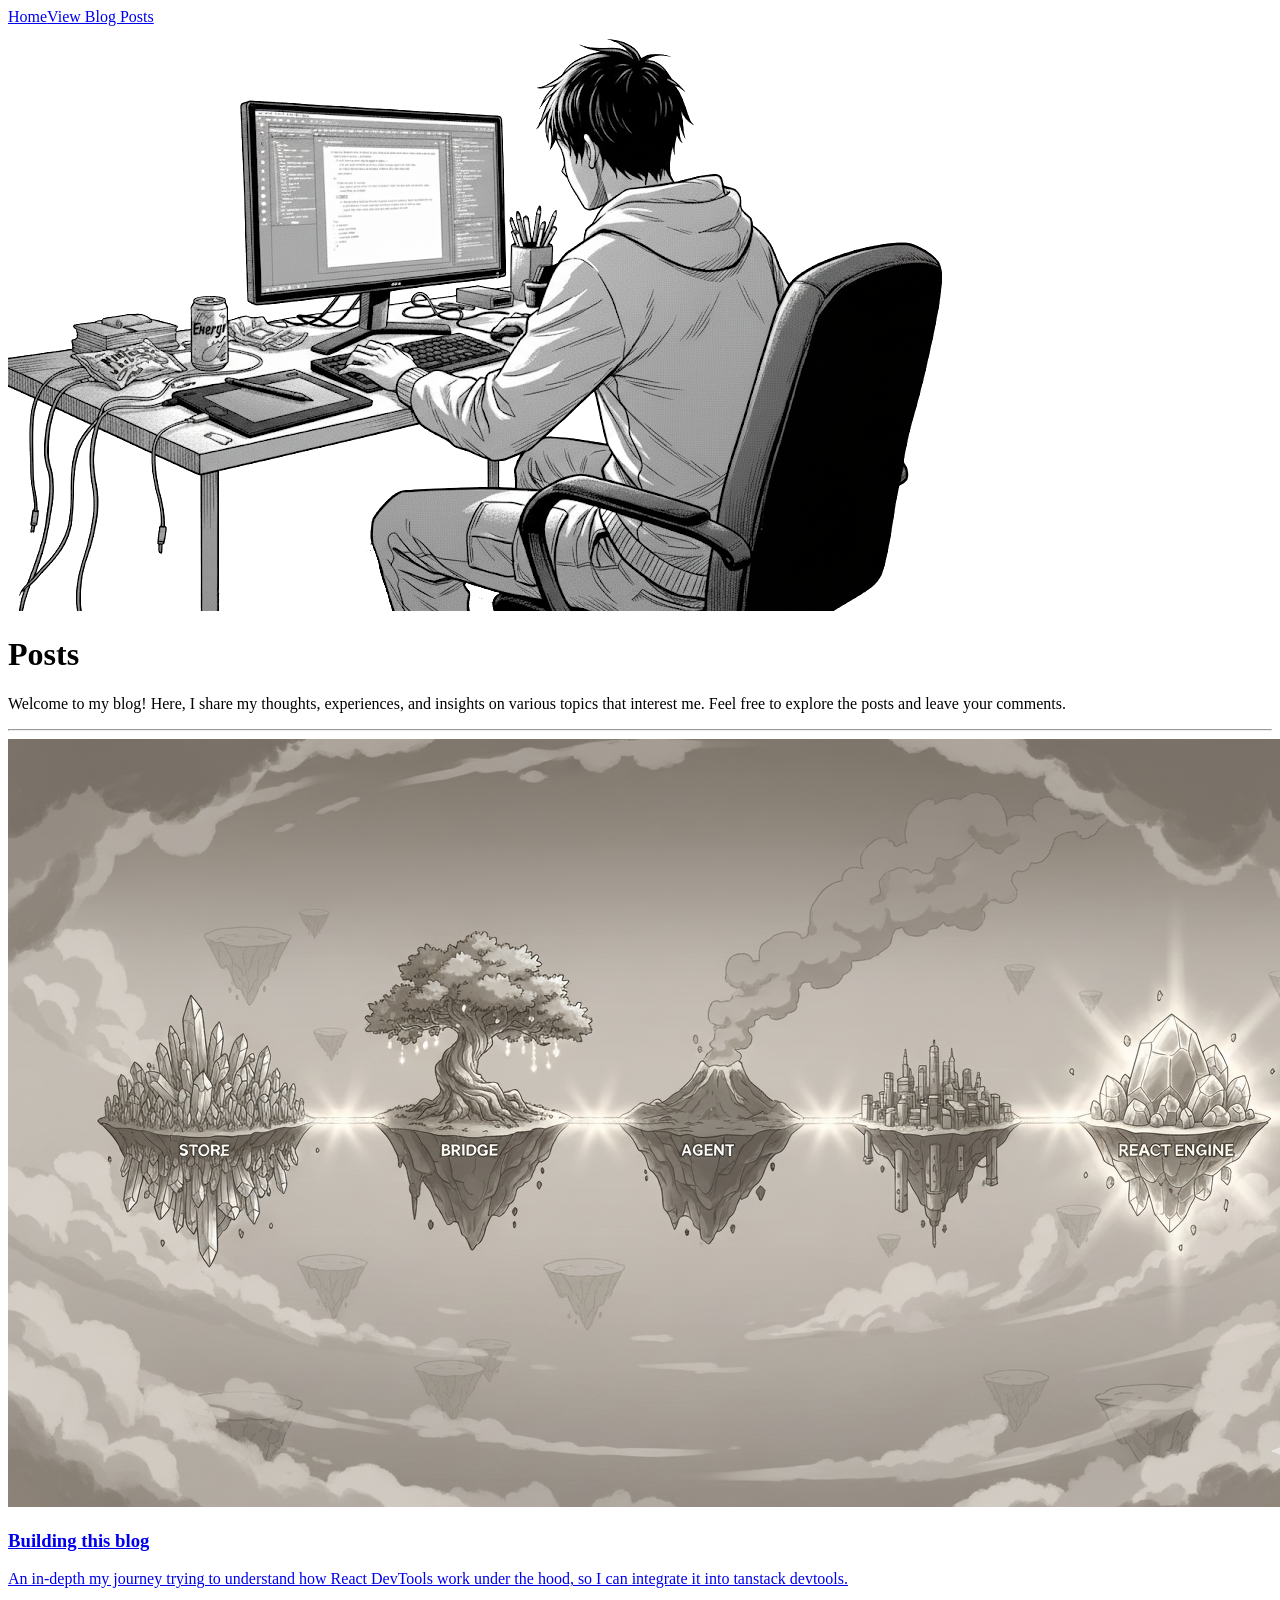
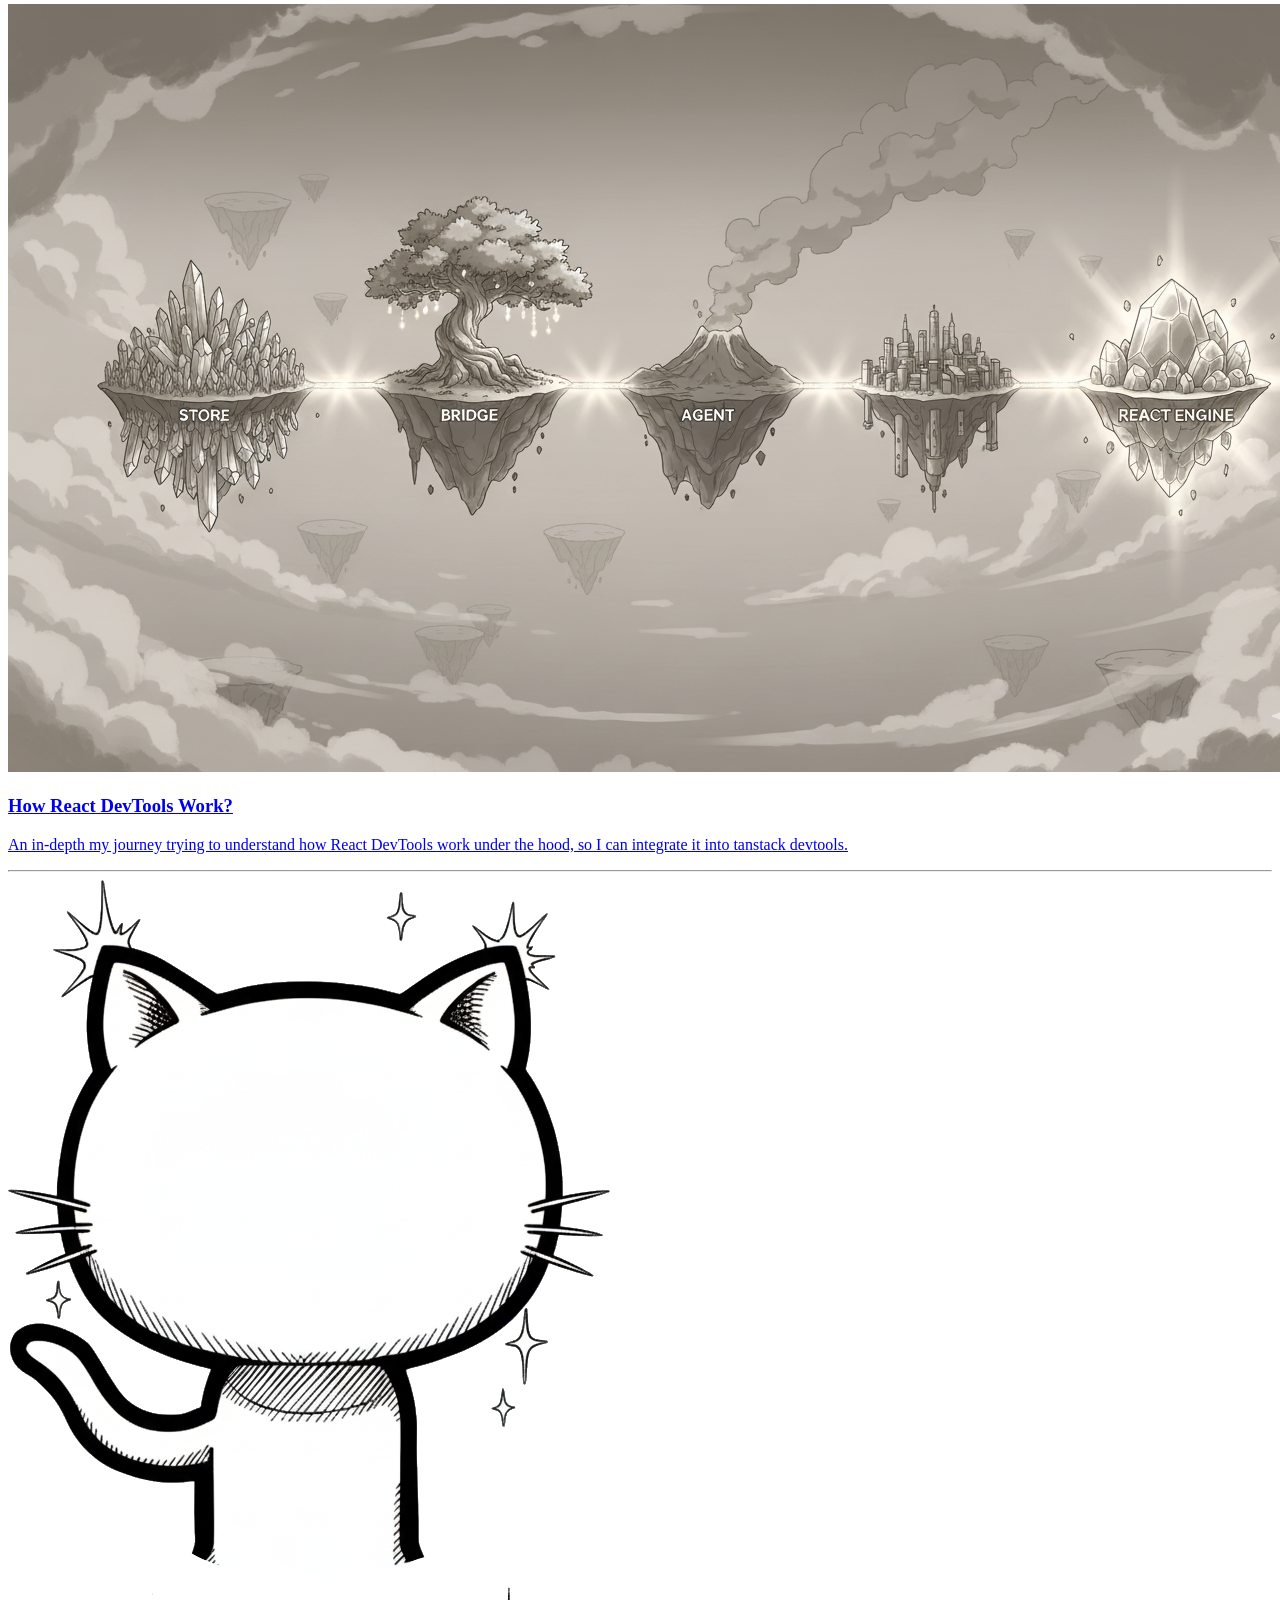
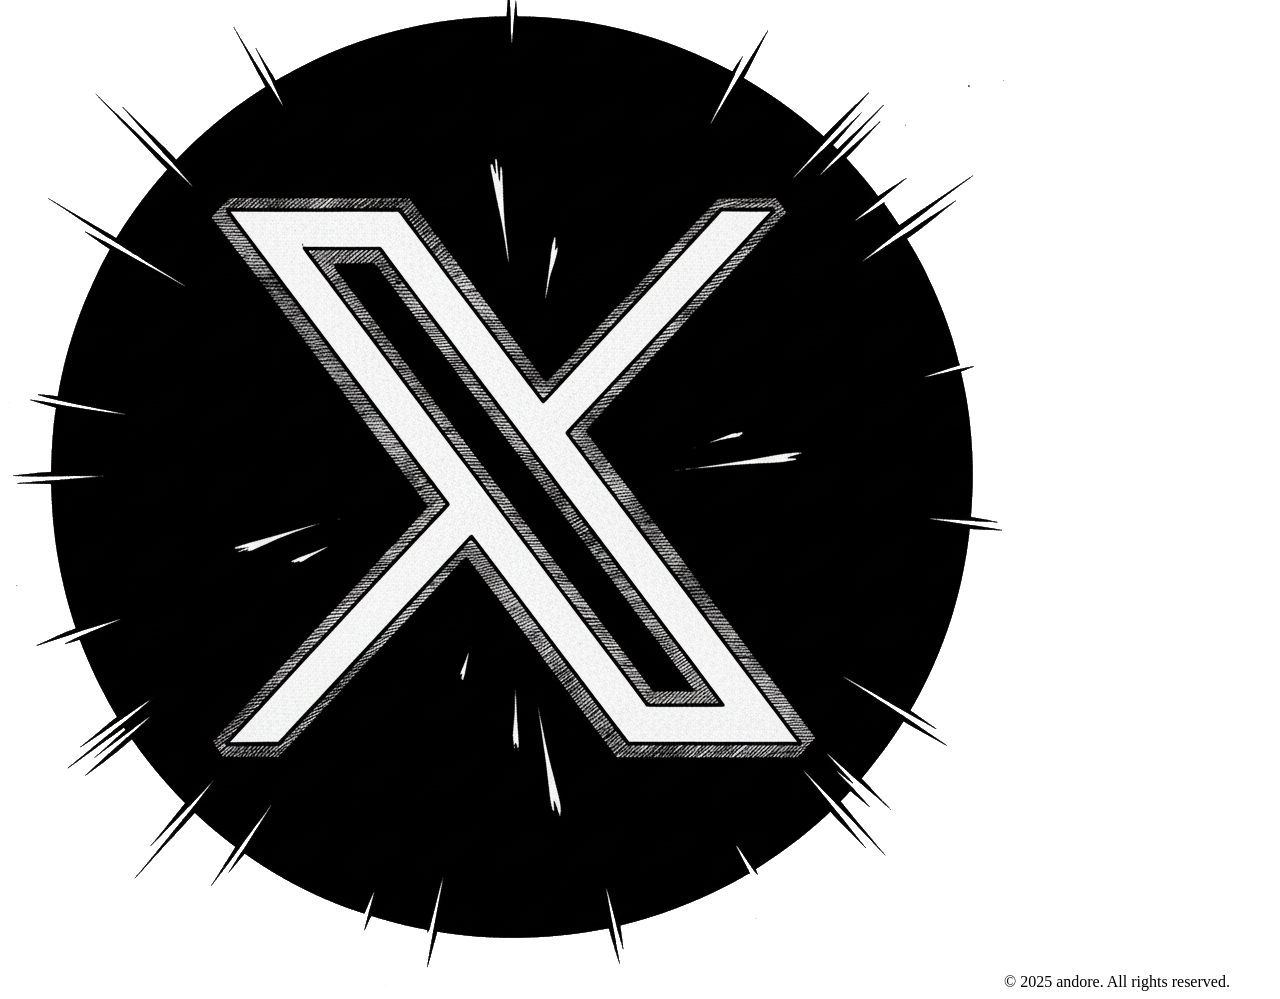
==== commit fa3002c3: "commit" ====
--- a/posts/index.html
+++ b/posts/index.html
@@ -1,2 +1,2 @@
 <!DOCTYPE html><html lang="en"><head><script class='$tsr'>(self.$R=self.$R||{})["tsr"]=[];self.$_TSR={c:()=>{document.querySelectorAll(".\\$tsr").forEach(e=>{e.remove()})}};
-;$_TSR["router"]=($R=>$R[0]={manifest:$R[1]={routes:$R[2]={__root__:$R[3]={preloads:$R[4]=["/assets/main-UqwvXL9E.js"],assets:$R[5]=[$R[6]={tag:"link",attrs:$R[7]={rel:"stylesheet",href:"/assets/main-BZV40eAE.css",type:"text/css"}},$R[8]={tag:"script",attrs:$R[9]={type:"module",suppressHydrationWarning:!0,async:!0},children:"import('/assets/main-UqwvXL9E.js')"}]},"/":$R[10]={preloads:$R[11]=["/assets/index-BrhXS-QG.js","/assets/CardContent-Db-9Fy69.js"],assets:$R[12]=[$R[13]={tag:"link",attrs:$R[14]={rel:"stylesheet",href:"/assets/main-BZV40eAE.css",type:"text/css"}},$R[15]={tag:"link",attrs:$R[16]={rel:"stylesheet",href:"/assets/main-BZV40eAE.css",type:"text/css"}}]},"/posts/$postId":$R[17]={preloads:$R[18]=["/assets/_postId-DraRVHfZ.js","/assets/CardContent-Db-9Fy69.js"],assets:$R[19]=[$R[20]={tag:"link",attrs:$R[21]={rel:"stylesheet",href:"/assets/main-BZV40eAE.css",type:"text/css"}},$R[22]={tag:"link",attrs:$R[23]={rel:"stylesheet",href:"/assets/main-BZV40eAE.css",type:"text/css"}}]},"/posts/":$R[24]={preloads:$R[25]=["/assets/index-CdbLEkR2.js","/assets/CardContent-Db-9Fy69.js"],assets:$R[26]=[$R[27]={tag:"link",attrs:$R[28]={rel:"stylesheet",href:"/assets/main-BZV40eAE.css",type:"text/css"}},$R[29]={tag:"link",attrs:$R[30]={rel:"stylesheet",href:"/assets/main-BZV40eAE.css",type:"text/css"}}]}},clientEntry:"/assets/main-UqwvXL9E.js"},matches:$R[31]=[$R[32]={i:"__root__",u:1759127648678,s:"success",ssr:!0},$R[33]={i:"/posts/",u:1759127648690,s:"success",ssr:!0}],lastMatchId:"/posts/",dehydratedData:void 0})($R["tsr"]);if (typeof $_TSR !== 'undefined') $_TSR.c()</script><meta charSet="utf-8"/><meta name="viewport" content="width=device-width, initial-scale=1"/><link rel="preload" as="image" href="/images/posts/backguy.png"/><link rel="preload" as="image" href="/images/posts/react-devtools.png"/><link rel="preload" as="image" href="/images/github_logo.png"/><link rel="preload" as="image" href="/images/x_logo.png"/><title>Coding: Beyond Junior&#x27;s End | コーディング：脱・ジュニア編</title><meta name="description" content="Exploring the magical world of React and JavaScript through whimsical tutorials, insights, and adventures. Learn modern web development with a touch of wonder."/><meta name="keywords" content="React, JavaScript, TypeScript, Web Development, Frontend, Tutorial, Blog, Programming"/><meta name="author" content="Andre Peregrina"/><link rel="modulepreload" href="/assets/main-UqwvXL9E.js"/><link rel="modulepreload" href="/assets/index-CdbLEkR2.js"/><link rel="modulepreload" href="/assets/CardContent-Db-9Fy69.js"/><link rel="stylesheet" href="/assets/styles-CojyKc3m.css"/><link rel="stylesheet" href="/assets/main-BZV40eAE.css" type="text/css"/></head><body class="h-full w-full flex flex-col"><header><nav class="mx-auto container flex flex-row justify-end gap-4 my-6"><a href="/" class="border-3 border-solid px-2 py-1 border-black hover:bg-black hover:text-white transition-all">Home</a><a class="border-3 border-solid px-2 py-1 border-black hover:bg-black hover:text-white transition-all active" href="/posts" data-status="active" aria-current="page">View Blog Posts</a></nav></header><main class="flex-1"><!--$--><main class="mx-auto container h-full overflow-hidden mb-16"><header class="mx-auto container flex flex-row gap-2 "><img src="/images/posts/backguy.png" alt="Posts Header" class="max-h-40"/><div class="flex flex-col gap-4"><h1 class="text-5xl font-bold">Posts</h1><p class="text-lg">Welcome to my blog! Here, I share my thoughts, experiences, and insights on various topics that interest me. Feel free to explore the posts and leave your comments.</p></div></header><hr class="border-t-6 border-black my-4"/><div class="h-full flex flex-col gap-4"><a href="/posts/building-this-blog" class="group flex flex-col border-solid border-black border-3 w-full relative data-[black=true]:bg-black data-[black=true]:text-white h-48"><img src="/images/posts/react-devtools.png" alt="Building this blog" class="w-full h-full object-cover opacity-40 group-hover:opacity-100 transition-opacity"/><div class=""><div class="p-4 text-xl flex flex-col gap-2 border-solid border-2 border-black/40 group-hover:border-black bg-white text-black/40 group-hover:text-black transition-colors absolute top-4 left-4 right-4"><h3 class="text-3xl font-bold mb-2">Building this blog</h3><p class="text-lg font-bold">An in-depth my journey trying to understand how React DevTools work under the hood, so I can integrate it into tanstack devtools.</p></div></div></a><a href="/posts/how-react-devtools-work" class="group flex flex-col border-solid border-black border-3 w-full relative data-[black=true]:bg-black data-[black=true]:text-white h-48"><img src="/images/posts/react-devtools.png" alt="How React DevTools Work?" class="w-full h-full object-cover opacity-40 group-hover:opacity-100 transition-opacity"/><div class=""><div class="p-4 text-xl flex flex-col gap-2 border-solid border-2 border-black/40 group-hover:border-black bg-white text-black/40 group-hover:text-black transition-colors absolute top-4 left-4 right-4"><h3 class="text-3xl font-bold mb-2">How React DevTools Work?</h3><p class="text-lg font-bold">An in-depth my journey trying to understand how React DevTools work under the hood, so I can integrate it into tanstack devtools.</p></div></div></a></div></main><script></script><!--/$--></main><footer class="mx-auto container mb-6"><hr class="border-t-6 border-black my-4"/><div class="text-center text-base flex flex-row items-center gap-4"><a href="https://github.com/andorep" target="_blank"><img src="/images/github_logo.png" class="h-6 w-auto"/></a><a href="https://x.com/andorep1" target="_blank"><img src="/images/x_logo.png" class="h-6 w-auto"/></a>© <!-- -->2025<!-- --> andore. All rights reserved.</div></footer><div></div><script type="module" async="">import('/assets/main-UqwvXL9E.js')</script></body></html>+;$_TSR["router"]=($R=>$R[0]={manifest:$R[1]={routes:$R[2]={__root__:$R[3]={preloads:$R[4]=["/temporary2/assets/main-D0crYymo.js"],assets:$R[5]=[$R[6]={tag:"link",attrs:$R[7]={rel:"stylesheet",href:"/temporary2/assets/main-BZV40eAE.css",type:"text/css"}},$R[8]={tag:"script",attrs:$R[9]={type:"module",suppressHydrationWarning:!0,async:!0},children:"import('/temporary2/assets/main-D0crYymo.js')"}]},"/":$R[10]={preloads:$R[11]=["/temporary2/assets/index-Co_-gf4p.js","/temporary2/assets/CardContent-vHUR09_d.js"],assets:$R[12]=[$R[13]={tag:"link",attrs:$R[14]={rel:"stylesheet",href:"/temporary2/assets/main-BZV40eAE.css",type:"text/css"}},$R[15]={tag:"link",attrs:$R[16]={rel:"stylesheet",href:"/temporary2/assets/main-BZV40eAE.css",type:"text/css"}}]},"/posts/$postId":$R[17]={preloads:$R[18]=["/temporary2/assets/_postId-jpmxDCPb.js","/temporary2/assets/CardContent-vHUR09_d.js"],assets:$R[19]=[$R[20]={tag:"link",attrs:$R[21]={rel:"stylesheet",href:"/temporary2/assets/main-BZV40eAE.css",type:"text/css"}},$R[22]={tag:"link",attrs:$R[23]={rel:"stylesheet",href:"/temporary2/assets/main-BZV40eAE.css",type:"text/css"}}]},"/posts/":$R[24]={preloads:$R[25]=["/temporary2/assets/index-DdZ4tXSe.js","/temporary2/assets/CardContent-vHUR09_d.js"],assets:$R[26]=[$R[27]={tag:"link",attrs:$R[28]={rel:"stylesheet",href:"/temporary2/assets/main-BZV40eAE.css",type:"text/css"}},$R[29]={tag:"link",attrs:$R[30]={rel:"stylesheet",href:"/temporary2/assets/main-BZV40eAE.css",type:"text/css"}}]}},clientEntry:"/temporary2/assets/main-D0crYymo.js"},matches:$R[31]=[$R[32]={i:"__root__",u:1759129567080,s:"success",ssr:!0},$R[33]={i:"/posts/",u:1759129567092,s:"success",ssr:!0}],lastMatchId:"/posts/",dehydratedData:void 0})($R["tsr"]);if (typeof $_TSR !== 'undefined') $_TSR.c()</script><meta charSet="utf-8"/><meta name="viewport" content="width=device-width, initial-scale=1"/><link rel="preload" as="image" href="/images/posts/backguy.png"/><link rel="preload" as="image" href="/images/posts/react-devtools.png"/><link rel="preload" as="image" href="/images/github_logo.png"/><link rel="preload" as="image" href="/images/x_logo.png"/><title>Coding: Beyond Junior&#x27;s End | コーディング：脱・ジュニア編</title><meta name="description" content="Exploring the magical world of React and JavaScript through whimsical tutorials, insights, and adventures. Learn modern web development with a touch of wonder."/><meta name="keywords" content="React, JavaScript, TypeScript, Web Development, Frontend, Tutorial, Blog, Programming"/><meta name="author" content="Andre Peregrina"/><link rel="modulepreload" href="/temporary2/assets/main-D0crYymo.js"/><link rel="modulepreload" href="/temporary2/assets/index-DdZ4tXSe.js"/><link rel="modulepreload" href="/temporary2/assets/CardContent-vHUR09_d.js"/><link rel="stylesheet" href="/temporary2/assets/styles-DdPyYw69.css"/><link rel="stylesheet" href="/temporary2/assets/main-BZV40eAE.css" type="text/css"/></head><body class="h-full w-full flex flex-col"><header><nav class="mx-auto container flex flex-row justify-end gap-4 my-6"><a href="/" class="border-3 border-solid px-2 py-1 border-black hover:bg-black hover:text-white transition-all">Home</a><a class="border-3 border-solid px-2 py-1 border-black hover:bg-black hover:text-white transition-all active" href="/posts" data-status="active" aria-current="page">View Blog Posts</a></nav></header><main class="flex-1"><!--$--><main class="mx-auto container h-full overflow-hidden mb-16"><header class="mx-auto container flex flex-row gap-2 "><img src="/images/posts/backguy.png" alt="Posts Header" class="max-h-40"/><div class="flex flex-col gap-4"><h1 class="text-5xl font-bold">Posts</h1><p class="text-lg">Welcome to my blog! Here, I share my thoughts, experiences, and insights on various topics that interest me. Feel free to explore the posts and leave your comments.</p></div></header><hr class="border-t-6 border-black my-4"/><div class="h-full flex flex-col gap-4"><a href="/posts/building-this-blog" class="group flex flex-col border-solid border-black border-3 w-full relative data-[black=true]:bg-black data-[black=true]:text-white h-48"><img src="/images/posts/react-devtools.png" alt="Building this blog" class="w-full h-full object-cover opacity-40 group-hover:opacity-100 transition-opacity"/><div class=""><div class="p-4 text-xl flex flex-col gap-2 border-solid border-2 border-black/40 group-hover:border-black bg-white text-black/40 group-hover:text-black transition-colors absolute top-4 left-4 right-4"><h3 class="text-3xl font-bold mb-2">Building this blog</h3><p class="text-lg font-bold">An in-depth my journey trying to understand how React DevTools work under the hood, so I can integrate it into tanstack devtools.</p></div></div></a><a href="/posts/how-react-devtools-work" class="group flex flex-col border-solid border-black border-3 w-full relative data-[black=true]:bg-black data-[black=true]:text-white h-48"><img src="/images/posts/react-devtools.png" alt="How React DevTools Work?" class="w-full h-full object-cover opacity-40 group-hover:opacity-100 transition-opacity"/><div class=""><div class="p-4 text-xl flex flex-col gap-2 border-solid border-2 border-black/40 group-hover:border-black bg-white text-black/40 group-hover:text-black transition-colors absolute top-4 left-4 right-4"><h3 class="text-3xl font-bold mb-2">How React DevTools Work?</h3><p class="text-lg font-bold">An in-depth my journey trying to understand how React DevTools work under the hood, so I can integrate it into tanstack devtools.</p></div></div></a></div></main><script></script><!--/$--></main><footer class="mx-auto container mb-6"><hr class="border-t-6 border-black my-4"/><div class="text-center text-base flex flex-row items-center gap-4"><a href="https://github.com/andorep" target="_blank"><img src="/images/github_logo.png" class="h-6 w-auto"/></a><a href="https://x.com/andorep1" target="_blank"><img src="/images/x_logo.png" class="h-6 w-auto"/></a>© <!-- -->2025<!-- --> andore. All rights reserved.</div></footer><div></div><script type="module" async="">import('/temporary2/assets/main-D0crYymo.js')</script></body></html>
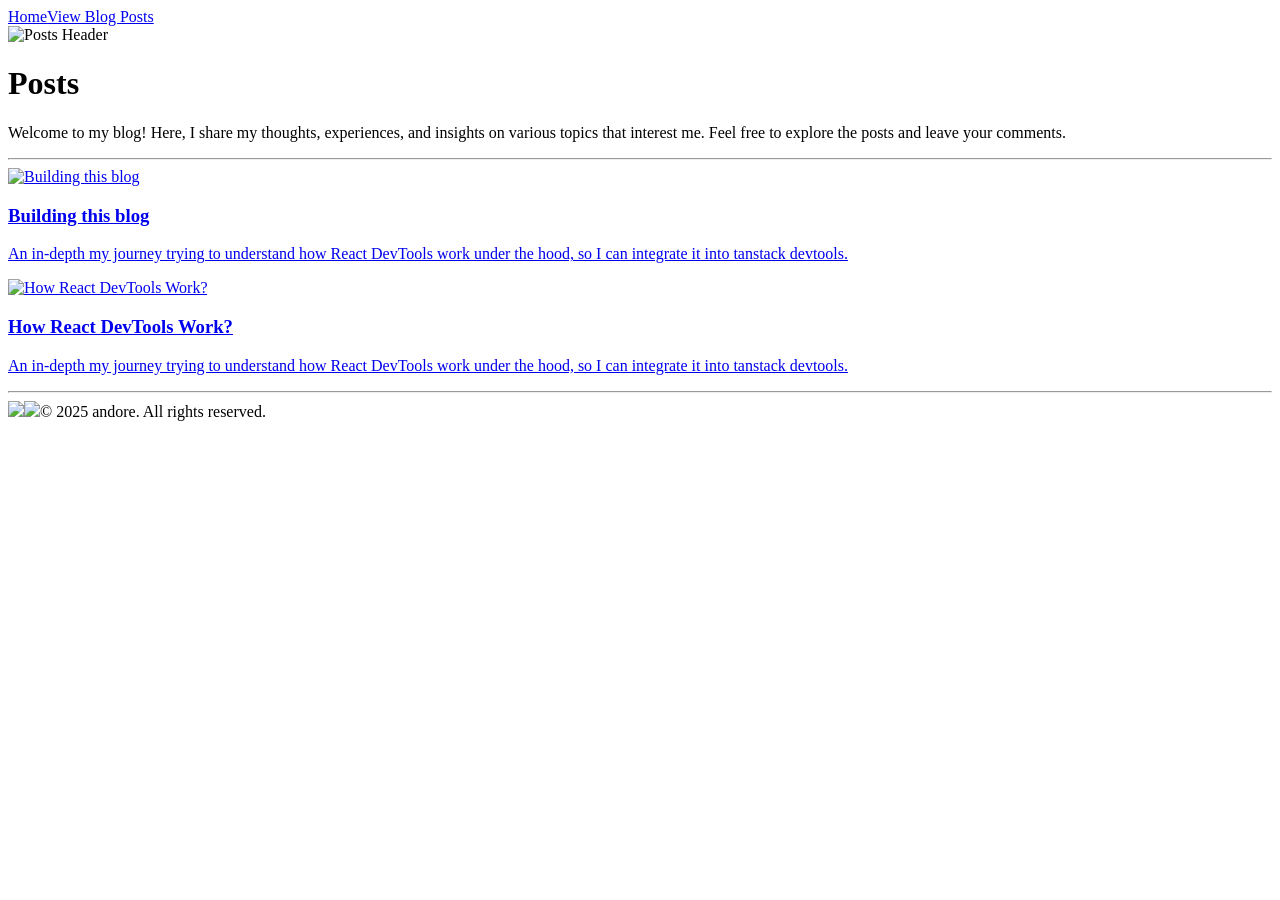
==== commit ab3c6072: "more changes" ====
--- a/posts/index.html
+++ b/posts/index.html
@@ -1,2 +1,2 @@
 <!DOCTYPE html><html lang="en"><head><script class='$tsr'>(self.$R=self.$R||{})["tsr"]=[];self.$_TSR={c:()=>{document.querySelectorAll(".\\$tsr").forEach(e=>{e.remove()})}};
-;$_TSR["router"]=($R=>$R[0]={manifest:$R[1]={routes:$R[2]={__root__:$R[3]={preloads:$R[4]=["/temporary2/assets/main-D0crYymo.js"],assets:$R[5]=[$R[6]={tag:"link",attrs:$R[7]={rel:"stylesheet",href:"/temporary2/assets/main-BZV40eAE.css",type:"text/css"}},$R[8]={tag:"script",attrs:$R[9]={type:"module",suppressHydrationWarning:!0,async:!0},children:"import('/temporary2/assets/main-D0crYymo.js')"}]},"/":$R[10]={preloads:$R[11]=["/temporary2/assets/index-Co_-gf4p.js","/temporary2/assets/CardContent-vHUR09_d.js"],assets:$R[12]=[$R[13]={tag:"link",attrs:$R[14]={rel:"stylesheet",href:"/temporary2/assets/main-BZV40eAE.css",type:"text/css"}},$R[15]={tag:"link",attrs:$R[16]={rel:"stylesheet",href:"/temporary2/assets/main-BZV40eAE.css",type:"text/css"}}]},"/posts/$postId":$R[17]={preloads:$R[18]=["/temporary2/assets/_postId-jpmxDCPb.js","/temporary2/assets/CardContent-vHUR09_d.js"],assets:$R[19]=[$R[20]={tag:"link",attrs:$R[21]={rel:"stylesheet",href:"/temporary2/assets/main-BZV40eAE.css",type:"text/css"}},$R[22]={tag:"link",attrs:$R[23]={rel:"stylesheet",href:"/temporary2/assets/main-BZV40eAE.css",type:"text/css"}}]},"/posts/":$R[24]={preloads:$R[25]=["/temporary2/assets/index-DdZ4tXSe.js","/temporary2/assets/CardContent-vHUR09_d.js"],assets:$R[26]=[$R[27]={tag:"link",attrs:$R[28]={rel:"stylesheet",href:"/temporary2/assets/main-BZV40eAE.css",type:"text/css"}},$R[29]={tag:"link",attrs:$R[30]={rel:"stylesheet",href:"/temporary2/assets/main-BZV40eAE.css",type:"text/css"}}]}},clientEntry:"/temporary2/assets/main-D0crYymo.js"},matches:$R[31]=[$R[32]={i:"__root__",u:1759129567080,s:"success",ssr:!0},$R[33]={i:"/posts/",u:1759129567092,s:"success",ssr:!0}],lastMatchId:"/posts/",dehydratedData:void 0})($R["tsr"]);if (typeof $_TSR !== 'undefined') $_TSR.c()</script><meta charSet="utf-8"/><meta name="viewport" content="width=device-width, initial-scale=1"/><link rel="preload" as="image" href="/images/posts/backguy.png"/><link rel="preload" as="image" href="/images/posts/react-devtools.png"/><link rel="preload" as="image" href="/images/github_logo.png"/><link rel="preload" as="image" href="/images/x_logo.png"/><title>Coding: Beyond Junior&#x27;s End | コーディング：脱・ジュニア編</title><meta name="description" content="Exploring the magical world of React and JavaScript through whimsical tutorials, insights, and adventures. Learn modern web development with a touch of wonder."/><meta name="keywords" content="React, JavaScript, TypeScript, Web Development, Frontend, Tutorial, Blog, Programming"/><meta name="author" content="Andre Peregrina"/><link rel="modulepreload" href="/temporary2/assets/main-D0crYymo.js"/><link rel="modulepreload" href="/temporary2/assets/index-DdZ4tXSe.js"/><link rel="modulepreload" href="/temporary2/assets/CardContent-vHUR09_d.js"/><link rel="stylesheet" href="/temporary2/assets/styles-DdPyYw69.css"/><link rel="stylesheet" href="/temporary2/assets/main-BZV40eAE.css" type="text/css"/></head><body class="h-full w-full flex flex-col"><header><nav class="mx-auto container flex flex-row justify-end gap-4 my-6"><a href="/" class="border-3 border-solid px-2 py-1 border-black hover:bg-black hover:text-white transition-all">Home</a><a class="border-3 border-solid px-2 py-1 border-black hover:bg-black hover:text-white transition-all active" href="/posts" data-status="active" aria-current="page">View Blog Posts</a></nav></header><main class="flex-1"><!--$--><main class="mx-auto container h-full overflow-hidden mb-16"><header class="mx-auto container flex flex-row gap-2 "><img src="/images/posts/backguy.png" alt="Posts Header" class="max-h-40"/><div class="flex flex-col gap-4"><h1 class="text-5xl font-bold">Posts</h1><p class="text-lg">Welcome to my blog! Here, I share my thoughts, experiences, and insights on various topics that interest me. Feel free to explore the posts and leave your comments.</p></div></header><hr class="border-t-6 border-black my-4"/><div class="h-full flex flex-col gap-4"><a href="/posts/building-this-blog" class="group flex flex-col border-solid border-black border-3 w-full relative data-[black=true]:bg-black data-[black=true]:text-white h-48"><img src="/images/posts/react-devtools.png" alt="Building this blog" class="w-full h-full object-cover opacity-40 group-hover:opacity-100 transition-opacity"/><div class=""><div class="p-4 text-xl flex flex-col gap-2 border-solid border-2 border-black/40 group-hover:border-black bg-white text-black/40 group-hover:text-black transition-colors absolute top-4 left-4 right-4"><h3 class="text-3xl font-bold mb-2">Building this blog</h3><p class="text-lg font-bold">An in-depth my journey trying to understand how React DevTools work under the hood, so I can integrate it into tanstack devtools.</p></div></div></a><a href="/posts/how-react-devtools-work" class="group flex flex-col border-solid border-black border-3 w-full relative data-[black=true]:bg-black data-[black=true]:text-white h-48"><img src="/images/posts/react-devtools.png" alt="How React DevTools Work?" class="w-full h-full object-cover opacity-40 group-hover:opacity-100 transition-opacity"/><div class=""><div class="p-4 text-xl flex flex-col gap-2 border-solid border-2 border-black/40 group-hover:border-black bg-white text-black/40 group-hover:text-black transition-colors absolute top-4 left-4 right-4"><h3 class="text-3xl font-bold mb-2">How React DevTools Work?</h3><p class="text-lg font-bold">An in-depth my journey trying to understand how React DevTools work under the hood, so I can integrate it into tanstack devtools.</p></div></div></a></div></main><script></script><!--/$--></main><footer class="mx-auto container mb-6"><hr class="border-t-6 border-black my-4"/><div class="text-center text-base flex flex-row items-center gap-4"><a href="https://github.com/andorep" target="_blank"><img src="/images/github_logo.png" class="h-6 w-auto"/></a><a href="https://x.com/andorep1" target="_blank"><img src="/images/x_logo.png" class="h-6 w-auto"/></a>© <!-- -->2025<!-- --> andore. All rights reserved.</div></footer><div></div><script type="module" async="">import('/temporary2/assets/main-D0crYymo.js')</script></body></html>+;$_TSR["router"]=($R=>$R[0]={manifest:$R[1]={routes:$R[2]={__root__:$R[3]={preloads:$R[4]=["/temporary2/assets/main-D0crYymo.js"],assets:$R[5]=[$R[6]={tag:"link",attrs:$R[7]={rel:"stylesheet",href:"/temporary2/assets/main-BZV40eAE.css",type:"text/css"}},$R[8]={tag:"script",attrs:$R[9]={type:"module",suppressHydrationWarning:!0,async:!0},children:"import('/temporary2/assets/main-D0crYymo.js')"}]},"/":$R[10]={preloads:$R[11]=["/temporary2/assets/index-Co_-gf4p.js","/temporary2/assets/CardContent-vHUR09_d.js"],assets:$R[12]=[$R[13]={tag:"link",attrs:$R[14]={rel:"stylesheet",href:"/temporary2/assets/main-BZV40eAE.css",type:"text/css"}},$R[15]={tag:"link",attrs:$R[16]={rel:"stylesheet",href:"/temporary2/assets/main-BZV40eAE.css",type:"text/css"}}]},"/posts/$postId":$R[17]={preloads:$R[18]=["/temporary2/assets/_postId-jpmxDCPb.js","/temporary2/assets/CardContent-vHUR09_d.js"],assets:$R[19]=[$R[20]={tag:"link",attrs:$R[21]={rel:"stylesheet",href:"/temporary2/assets/main-BZV40eAE.css",type:"text/css"}},$R[22]={tag:"link",attrs:$R[23]={rel:"stylesheet",href:"/temporary2/assets/main-BZV40eAE.css",type:"text/css"}}]},"/posts/":$R[24]={preloads:$R[25]=["/temporary2/assets/index-DdZ4tXSe.js","/temporary2/assets/CardContent-vHUR09_d.js"],assets:$R[26]=[$R[27]={tag:"link",attrs:$R[28]={rel:"stylesheet",href:"/temporary2/assets/main-BZV40eAE.css",type:"text/css"}},$R[29]={tag:"link",attrs:$R[30]={rel:"stylesheet",href:"/temporary2/assets/main-BZV40eAE.css",type:"text/css"}}]}},clientEntry:"/temporary2/assets/main-D0crYymo.js"},matches:$R[31]=[$R[32]={i:"__root__",u:1759129941451,s:"success",ssr:!0},$R[33]={i:"/posts/",u:1759129941465,s:"success",ssr:!0}],lastMatchId:"/posts/",dehydratedData:void 0})($R["tsr"]);if (typeof $_TSR !== 'undefined') $_TSR.c()</script><meta charSet="utf-8"/><meta name="viewport" content="width=device-width, initial-scale=1"/><link rel="preload" as="image" href="/temporary2/images/posts/backguy.png"/><link rel="preload" as="image" href="/temporary2/images/posts/react-devtools.png"/><link rel="preload" as="image" href="/temporary2/images/github_logo.png"/><link rel="preload" as="image" href="/temporary2/images/x_logo.png"/><title>Coding: Beyond Junior&#x27;s End | コーディング：脱・ジュニア編</title><meta name="description" content="Exploring the magical world of React and JavaScript through whimsical tutorials, insights, and adventures. Learn modern web development with a touch of wonder."/><meta name="keywords" content="React, JavaScript, TypeScript, Web Development, Frontend, Tutorial, Blog, Programming"/><meta name="author" content="Andre Peregrina"/><link rel="modulepreload" href="/temporary2/assets/main-D0crYymo.js"/><link rel="modulepreload" href="/temporary2/assets/index-DdZ4tXSe.js"/><link rel="modulepreload" href="/temporary2/assets/CardContent-vHUR09_d.js"/><link rel="stylesheet" href="/temporary2/assets/styles-DdPyYw69.css"/><link rel="stylesheet" href="/temporary2/assets/main-BZV40eAE.css" type="text/css"/></head><body class="h-full w-full flex flex-col"><header><nav class="mx-auto container flex flex-row justify-end gap-4 my-6"><a href="/" class="border-3 border-solid px-2 py-1 border-black hover:bg-black hover:text-white transition-all">Home</a><a class="border-3 border-solid px-2 py-1 border-black hover:bg-black hover:text-white transition-all active" href="/posts" data-status="active" aria-current="page">View Blog Posts</a></nav></header><main class="flex-1"><!--$--><main class="mx-auto container h-full overflow-hidden mb-16"><header class="mx-auto container flex flex-row gap-2 "><img src="/temporary2/images/posts/backguy.png" alt="Posts Header" class="max-h-40"/><div class="flex flex-col gap-4"><h1 class="text-5xl font-bold">Posts</h1><p class="text-lg">Welcome to my blog! Here, I share my thoughts, experiences, and insights on various topics that interest me. Feel free to explore the posts and leave your comments.</p></div></header><hr class="border-t-6 border-black my-4"/><div class="h-full flex flex-col gap-4"><a href="/posts/building-this-blog" class="group flex flex-col border-solid border-black border-3 w-full relative data-[black=true]:bg-black data-[black=true]:text-white h-48"><img src="/temporary2/images/posts/react-devtools.png" alt="Building this blog" class="w-full h-full object-cover opacity-40 group-hover:opacity-100 transition-opacity"/><div class=""><div class="p-4 text-xl flex flex-col gap-2 border-solid border-2 border-black/40 group-hover:border-black bg-white text-black/40 group-hover:text-black transition-colors absolute top-4 left-4 right-4"><h3 class="text-3xl font-bold mb-2">Building this blog</h3><p class="text-lg font-bold">An in-depth my journey trying to understand how React DevTools work under the hood, so I can integrate it into tanstack devtools.</p></div></div></a><a href="/posts/how-react-devtools-work" class="group flex flex-col border-solid border-black border-3 w-full relative data-[black=true]:bg-black data-[black=true]:text-white h-48"><img src="/temporary2/images/posts/react-devtools.png" alt="How React DevTools Work?" class="w-full h-full object-cover opacity-40 group-hover:opacity-100 transition-opacity"/><div class=""><div class="p-4 text-xl flex flex-col gap-2 border-solid border-2 border-black/40 group-hover:border-black bg-white text-black/40 group-hover:text-black transition-colors absolute top-4 left-4 right-4"><h3 class="text-3xl font-bold mb-2">How React DevTools Work?</h3><p class="text-lg font-bold">An in-depth my journey trying to understand how React DevTools work under the hood, so I can integrate it into tanstack devtools.</p></div></div></a></div></main><script></script><!--/$--></main><footer class="mx-auto container mb-6"><hr class="border-t-6 border-black my-4"/><div class="text-center text-base flex flex-row items-center gap-4"><a href="https://github.com/andorep" target="_blank"><img src="/temporary2/images/github_logo.png" class="h-6 w-auto"/></a><a href="https://x.com/andorep1" target="_blank"><img src="/temporary2/images/x_logo.png" class="h-6 w-auto"/></a>© <!-- -->2025<!-- --> andore. All rights reserved.</div></footer><div></div><script type="module" async="">import('/temporary2/assets/main-D0crYymo.js')</script></body></html>
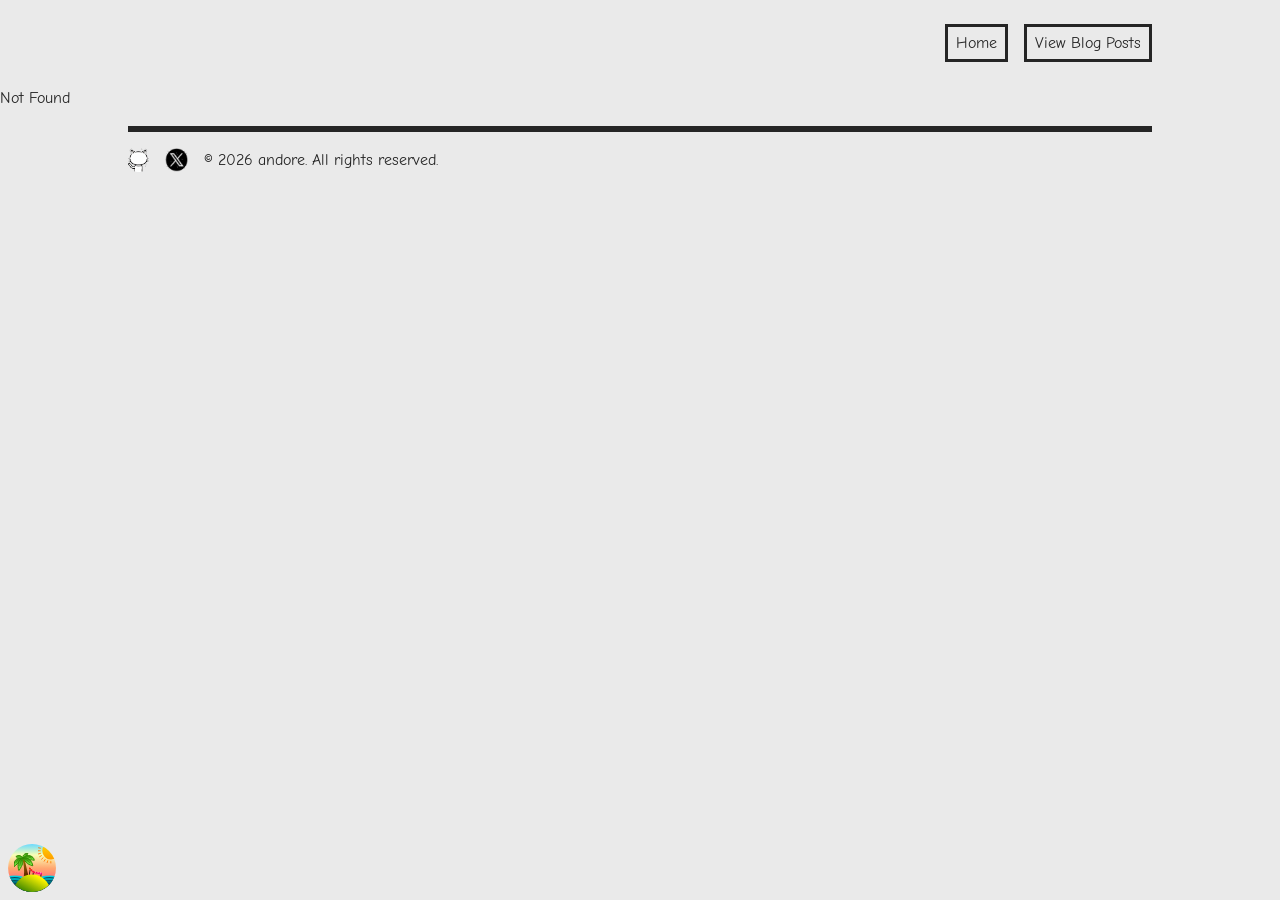
==== commit cfe398df: "lo0cal deploy" ====
--- a/posts/index.html
+++ b/posts/index.html
@@ -1,2 +1,62 @@
-<!DOCTYPE html><html lang="en"><head><script class='$tsr'>(self.$R=self.$R||{})["tsr"]=[];self.$_TSR={c:()=>{document.querySelectorAll(".\\$tsr").forEach(e=>{e.remove()})}};
-;$_TSR["router"]=($R=>$R[0]={manifest:$R[1]={routes:$R[2]={__root__:$R[3]={preloads:$R[4]=["/temporary2/assets/main-D0crYymo.js"],assets:$R[5]=[$R[6]={tag:"link",attrs:$R[7]={rel:"stylesheet",href:"/temporary2/assets/main-BZV40eAE.css",type:"text/css"}},$R[8]={tag:"script",attrs:$R[9]={type:"module",suppressHydrationWarning:!0,async:!0},children:"import('/temporary2/assets/main-D0crYymo.js')"}]},"/":$R[10]={preloads:$R[11]=["/temporary2/assets/index-Co_-gf4p.js","/temporary2/assets/CardContent-vHUR09_d.js"],assets:$R[12]=[$R[13]={tag:"link",attrs:$R[14]={rel:"stylesheet",href:"/temporary2/assets/main-BZV40eAE.css",type:"text/css"}},$R[15]={tag:"link",attrs:$R[16]={rel:"stylesheet",href:"/temporary2/assets/main-BZV40eAE.css",type:"text/css"}}]},"/posts/$postId":$R[17]={preloads:$R[18]=["/temporary2/assets/_postId-jpmxDCPb.js","/temporary2/assets/CardContent-vHUR09_d.js"],assets:$R[19]=[$R[20]={tag:"link",attrs:$R[21]={rel:"stylesheet",href:"/temporary2/assets/main-BZV40eAE.css",type:"text/css"}},$R[22]={tag:"link",attrs:$R[23]={rel:"stylesheet",href:"/temporary2/assets/main-BZV40eAE.css",type:"text/css"}}]},"/posts/":$R[24]={preloads:$R[25]=["/temporary2/assets/index-DdZ4tXSe.js","/temporary2/assets/CardContent-vHUR09_d.js"],assets:$R[26]=[$R[27]={tag:"link",attrs:$R[28]={rel:"stylesheet",href:"/temporary2/assets/main-BZV40eAE.css",type:"text/css"}},$R[29]={tag:"link",attrs:$R[30]={rel:"stylesheet",href:"/temporary2/assets/main-BZV40eAE.css",type:"text/css"}}]}},clientEntry:"/temporary2/assets/main-D0crYymo.js"},matches:$R[31]=[$R[32]={i:"__root__",u:1759129941451,s:"success",ssr:!0},$R[33]={i:"/posts/",u:1759129941465,s:"success",ssr:!0}],lastMatchId:"/posts/",dehydratedData:void 0})($R["tsr"]);if (typeof $_TSR !== 'undefined') $_TSR.c()</script><meta charSet="utf-8"/><meta name="viewport" content="width=device-width, initial-scale=1"/><link rel="preload" as="image" href="/temporary2/images/posts/backguy.png"/><link rel="preload" as="image" href="/temporary2/images/posts/react-devtools.png"/><link rel="preload" as="image" href="/temporary2/images/github_logo.png"/><link rel="preload" as="image" href="/temporary2/images/x_logo.png"/><title>Coding: Beyond Junior&#x27;s End | コーディング：脱・ジュニア編</title><meta name="description" content="Exploring the magical world of React and JavaScript through whimsical tutorials, insights, and adventures. Learn modern web development with a touch of wonder."/><meta name="keywords" content="React, JavaScript, TypeScript, Web Development, Frontend, Tutorial, Blog, Programming"/><meta name="author" content="Andre Peregrina"/><link rel="modulepreload" href="/temporary2/assets/main-D0crYymo.js"/><link rel="modulepreload" href="/temporary2/assets/index-DdZ4tXSe.js"/><link rel="modulepreload" href="/temporary2/assets/CardContent-vHUR09_d.js"/><link rel="stylesheet" href="/temporary2/assets/styles-DdPyYw69.css"/><link rel="stylesheet" href="/temporary2/assets/main-BZV40eAE.css" type="text/css"/></head><body class="h-full w-full flex flex-col"><header><nav class="mx-auto container flex flex-row justify-end gap-4 my-6"><a href="/" class="border-3 border-solid px-2 py-1 border-black hover:bg-black hover:text-white transition-all">Home</a><a class="border-3 border-solid px-2 py-1 border-black hover:bg-black hover:text-white transition-all active" href="/posts" data-status="active" aria-current="page">View Blog Posts</a></nav></header><main class="flex-1"><!--$--><main class="mx-auto container h-full overflow-hidden mb-16"><header class="mx-auto container flex flex-row gap-2 "><img src="/temporary2/images/posts/backguy.png" alt="Posts Header" class="max-h-40"/><div class="flex flex-col gap-4"><h1 class="text-5xl font-bold">Posts</h1><p class="text-lg">Welcome to my blog! Here, I share my thoughts, experiences, and insights on various topics that interest me. Feel free to explore the posts and leave your comments.</p></div></header><hr class="border-t-6 border-black my-4"/><div class="h-full flex flex-col gap-4"><a href="/posts/building-this-blog" class="group flex flex-col border-solid border-black border-3 w-full relative data-[black=true]:bg-black data-[black=true]:text-white h-48"><img src="/temporary2/images/posts/react-devtools.png" alt="Building this blog" class="w-full h-full object-cover opacity-40 group-hover:opacity-100 transition-opacity"/><div class=""><div class="p-4 text-xl flex flex-col gap-2 border-solid border-2 border-black/40 group-hover:border-black bg-white text-black/40 group-hover:text-black transition-colors absolute top-4 left-4 right-4"><h3 class="text-3xl font-bold mb-2">Building this blog</h3><p class="text-lg font-bold">An in-depth my journey trying to understand how React DevTools work under the hood, so I can integrate it into tanstack devtools.</p></div></div></a><a href="/posts/how-react-devtools-work" class="group flex flex-col border-solid border-black border-3 w-full relative data-[black=true]:bg-black data-[black=true]:text-white h-48"><img src="/temporary2/images/posts/react-devtools.png" alt="How React DevTools Work?" class="w-full h-full object-cover opacity-40 group-hover:opacity-100 transition-opacity"/><div class=""><div class="p-4 text-xl flex flex-col gap-2 border-solid border-2 border-black/40 group-hover:border-black bg-white text-black/40 group-hover:text-black transition-colors absolute top-4 left-4 right-4"><h3 class="text-3xl font-bold mb-2">How React DevTools Work?</h3><p class="text-lg font-bold">An in-depth my journey trying to understand how React DevTools work under the hood, so I can integrate it into tanstack devtools.</p></div></div></a></div></main><script></script><!--/$--></main><footer class="mx-auto container mb-6"><hr class="border-t-6 border-black my-4"/><div class="text-center text-base flex flex-row items-center gap-4"><a href="https://github.com/andorep" target="_blank"><img src="/temporary2/images/github_logo.png" class="h-6 w-auto"/></a><a href="https://x.com/andorep1" target="_blank"><img src="/temporary2/images/x_logo.png" class="h-6 w-auto"/></a>© <!-- -->2025<!-- --> andore. All rights reserved.</div></footer><div></div><script type="module" async="">import('/temporary2/assets/main-D0crYymo.js')</script></body></html>+<!DOCTYPE html><html lang="en"><head><script  class='$tsr'>(self.$R=self.$R||{})["tsr"]=[];self.$_TSR={c(){document.querySelectorAll(".\\$tsr").forEach(e=>{e.remove()})},p(e){this.initialized?e():this.buffer.push(e)},buffer:[]};
+;$_TSR.router=($R=>$R[0]={manifest:$R[1]={routes:$R[2]={__root__:$R[3]={preloads:$R[4]=["/assets/main-B4bmKqFh.js"],assets:$R[5]=[$R[6]={tag:"link",attrs:$R[7]={rel:"stylesheet",href:"/assets/main-BZV40eAE.css",type:"text/css"}},$R[8]={tag:"script",attrs:$R[9]={type:"module",suppressHydrationWarning:!0,async:!0},children:"import('/assets/main-B4bmKqFh.js')"}]},"/":$R[10]={preloads:$R[11]=["/assets/index-B-OZBA6L.js","/assets/CardContent-BjA5gWmy.js"],assets:$R[12]=[$R[13]={tag:"link",attrs:$R[14]={rel:"stylesheet",href:"/assets/main-BZV40eAE.css",type:"text/css"}},$R[15]={tag:"link",attrs:$R[16]={rel:"stylesheet",href:"/assets/main-BZV40eAE.css",type:"text/css"}}]},"/posts/$postId":$R[17]={preloads:$R[18]=["/assets/_postId-QONWOU2_.js","/assets/CardContent-BjA5gWmy.js"],assets:$R[19]=[$R[20]={tag:"link",attrs:$R[21]={rel:"stylesheet",href:"/assets/main-BZV40eAE.css",type:"text/css"}},$R[22]={tag:"link",attrs:$R[23]={rel:"stylesheet",href:"/assets/main-BZV40eAE.css",type:"text/css"}}]},"/posts/":$R[24]={preloads:$R[25]=["/assets/index-J3Nxiw-_.js","/assets/CardContent-BjA5gWmy.js"],assets:$R[26]=[$R[27]={tag:"link",attrs:$R[28]={rel:"stylesheet",href:"/assets/main-BZV40eAE.css",type:"text/css"}},$R[29]={tag:"link",attrs:$R[30]={rel:"stylesheet",href:"/assets/main-BZV40eAE.css",type:"text/css"}}]}},clientEntry:"/assets/main-B4bmKqFh.js"},matches:$R[31]=[$R[32]={i:"__root__",u:1759295962206,s:"success",ssr:!0},$R[33]={i:"/posts/",u:1759295962214,s:"success",ssr:!0}],lastMatchId:"/posts/",dehydratedData:void 0})($R["tsr"]);$_TSR.c()</script><meta charSet="utf-8"/><meta name="viewport" content="width=device-width, initial-scale=1"/><link rel="preload" as="image" href="/images/posts/backguy.png"/><link rel="preload" as="image" href="/images/posts/react-devtools.png"/><link rel="preload" as="image" href="/images/github_logo.png"/><link rel="preload" as="image" href="/images/x_logo.png"/><title>Coding: Beyond Junior&#x27;s End | コーディング：脱・ジュニア編</title><meta name="description" content="Exploring the magical world of React and JavaScript through whimsical tutorials, insights, and adventures. Learn modern web development with a touch of wonder."/><meta name="keywords" content="React, JavaScript, TypeScript, Web Development, Frontend, Tutorial, Blog, Programming"/><meta name="author" content="Andre Peregrina"/><link rel="modulepreload" href="/assets/main-B4bmKqFh.js"/><link rel="modulepreload" href="/assets/index-J3Nxiw-_.js"/><link rel="modulepreload" href="/assets/CardContent-BjA5gWmy.js"/><link rel="stylesheet" href="/assets/styles-Dqmg3K3y.css"/><link rel="stylesheet" href="/assets/main-BZV40eAE.css" type="text/css"/></head><body class="h-full w-full flex flex-col"><header><nav class="mx-auto container flex flex-row justify-end gap-4 my-6"><a href="/" class="border-3 border-solid px-2 py-1 border-black hover:bg-black hover:text-white transition-all">Home</a><a class="border-3 border-solid px-2 py-1 border-black hover:bg-black hover:text-white transition-all active" href="/posts" data-status="active" aria-current="page">View Blog Posts</a></nav></header><main class="flex-1"><!--$--><main class="mx-auto container h-full overflow-hidden mb-16"><header class="mx-auto container flex flex-row gap-2 "><img alt="Posts Header" class="max-h-40" src="/images/posts/backguy.png"/><div class="flex flex-col gap-4"><h1 class="text-5xl font-bold">Posts</h1><p class="text-lg">Welcome to my blog! Here, I share my thoughts, experiences, and insights on various topics that interest me. Feel free to explore the posts and leave your comments.</p></div></header><hr class="border-t-6 border-black my-4"/><div class="h-full flex flex-col gap-4"><a href="/posts/building-this-blog" class="group flex flex-col border-solid border-black border-3 w-full relative data-[black=true]:bg-black data-[black=true]:text-white h-48"><img alt="Building this blog" class="w-full h-full object-cover opacity-40 group-hover:opacity-100 transition-opacity" src="/images/posts/react-devtools.png"/><div class=""><div class="p-4 text-xl flex flex-col gap-2 border-solid border-2 border-black/40 group-hover:border-black bg-white text-black/40 group-hover:text-black transition-colors absolute top-4 left-4 right-4"><h3 class="text-3xl font-bold mb-2">Building this blog</h3><p class="text-lg font-bold">An in-depth my journey trying to understand how React DevTools work under the hood, so I can integrate it into tanstack devtools.</p></div></div></a><a href="/posts/how-react-devtools-work" class="group flex flex-col border-solid border-black border-3 w-full relative data-[black=true]:bg-black data-[black=true]:text-white h-48"><img alt="How React DevTools Work?" class="w-full h-full object-cover opacity-40 group-hover:opacity-100 transition-opacity" src="/images/posts/react-devtools.png"/><div class=""><div class="p-4 text-xl flex flex-col gap-2 border-solid border-2 border-black/40 group-hover:border-black bg-white text-black/40 group-hover:text-black transition-colors absolute top-4 left-4 right-4"><h3 class="text-3xl font-bold mb-2">How React DevTools Work?</h3><p class="text-lg font-bold">An in-depth my journey trying to understand how React DevTools work under the hood, so I can integrate it into tanstack devtools.</p></div></div></a></div></main><script></script><script class="$tsr">(function restoreScroll({
+  storageKey: storageKey2,
+  key,
+  behavior,
+  shouldScrollRestoration,
+  scrollToTopSelectors,
+  location
+}) {
+  let byKey;
+  try {
+    byKey = JSON.parse(sessionStorage.getItem(storageKey2) || "{}");
+  } catch (error) {
+    console.error(error);
+    return;
+  }
+  const resolvedKey = key || window.history.state?.__TSR_key;
+  const elementEntries = byKey[resolvedKey];
+  ignoreScroll = true;
+  scroll: {
+    if (shouldScrollRestoration && elementEntries && Object.keys(elementEntries).length > 0) {
+      for (const elementSelector in elementEntries) {
+        const entry = elementEntries[elementSelector];
+        if (elementSelector === "window") {
+          window.scrollTo({
+            top: entry.scrollY,
+            left: entry.scrollX,
+            behavior
+          });
+        } else if (elementSelector) {
+          const element = document.querySelector(elementSelector);
+          if (element) {
+            element.scrollLeft = entry.scrollX;
+            element.scrollTop = entry.scrollY;
+          }
+        }
+      }
+      break scroll;
+    }
+    const hash = (location ?? window.location).hash.split("#", 2)[1];
+    if (hash) {
+      const hashScrollIntoViewOptions = window.history.state?.__hashScrollIntoViewOptions ?? true;
+      if (hashScrollIntoViewOptions) {
+        const el = document.getElementById(hash);
+        if (el) {
+          el.scrollIntoView(hashScrollIntoViewOptions);
+        }
+      }
+      break scroll;
+    }
+    const scrollOptions = { top: 0, left: 0, behavior };
+    window.scrollTo(scrollOptions);
+    if (scrollToTopSelectors) {
+      for (const selector of scrollToTopSelectors) {
+        if (selector === "window") continue;
+        const element = typeof selector === "function" ? selector() : document.querySelector(selector);
+        if (element) element.scrollTo(scrollOptions);
+      }
+    }
+  }
+  ignoreScroll = false;
+})({"storageKey":"tsr-scroll-restoration-v1_3","shouldScrollRestoration":true});$_TSR.c()</script><!--/$--></main><footer class="mx-auto container mb-6"><hr class="border-t-6 border-black my-4"/><div class="text-center text-base flex flex-row items-center gap-4"><a href="https://github.com/andorep" target="_blank"><img class="h-6 w-auto" src="/images/github_logo.png"/></a><a href="https://x.com/andorep1" target="_blank"><img class="h-6 w-auto" src="/images/x_logo.png"/></a>© <!-- -->2025<!-- --> andore. All rights reserved.</div></footer><div></div><script type="module" async="">import('/assets/main-B4bmKqFh.js')</script></body></html>
--- a/assets/styles-Dqmg3K3y.css
+++ b/assets/styles-Dqmg3K3y.css
@@ -0,0 +1 @@
+@import"https://fonts.googleapis.com/css2?family=Comic+Neue:ital,wght@0,300;0,400;0,700;1,300;1,400;1,700&display=swap";@import"https://fonts.googleapis.com/css2?family=Noto+Sans+JP:wght@100..900&display=swap";/*! tailwindcss v4.1.13 | MIT License | https://tailwindcss.com */@layer properties{@supports (((-webkit-hyphens:none)) and (not (margin-trim:inline))) or ((-moz-orient:inline) and (not (color:rgb(from red r g b)))){*,:before,:after,::backdrop{--tw-scale-x:1;--tw-scale-y:1;--tw-scale-z:1;--tw-rotate-x:initial;--tw-rotate-y:initial;--tw-rotate-z:initial;--tw-skew-x:initial;--tw-skew-y:initial;--tw-border-style:solid;--tw-leading:initial;--tw-font-weight:initial;--tw-shadow:0 0 #0000;--tw-shadow-color:initial;--tw-shadow-alpha:100%;--tw-inset-shadow:0 0 #0000;--tw-inset-shadow-color:initial;--tw-inset-shadow-alpha:100%;--tw-ring-color:initial;--tw-ring-shadow:0 0 #0000;--tw-inset-ring-color:initial;--tw-inset-ring-shadow:0 0 #0000;--tw-ring-inset:initial;--tw-ring-offset-width:0px;--tw-ring-offset-color:#fff;--tw-ring-offset-shadow:0 0 #0000;--tw-blur:initial;--tw-brightness:initial;--tw-contrast:initial;--tw-grayscale:initial;--tw-hue-rotate:initial;--tw-invert:initial;--tw-opacity:initial;--tw-saturate:initial;--tw-sepia:initial;--tw-drop-shadow:initial;--tw-drop-shadow-color:initial;--tw-drop-shadow-alpha:100%;--tw-drop-shadow-size:initial;--tw-duration:initial;--tw-ease:initial}}}@layer theme{:root,:host{--font-sans:ui-sans-serif,system-ui,sans-serif,"Apple Color Emoji","Segoe UI Emoji","Segoe UI Symbol","Noto Color Emoji";--font-mono:ui-monospace,SFMono-Regular,Menlo,Monaco,Consolas,"Liberation Mono","Courier New",monospace;--color-blue-100:oklch(93.2% .032 255.585);--color-blue-300:oklch(80.9% .105 251.813);--color-blue-500:oklch(62.3% .214 259.815);--color-blue-700:oklch(48.8% .243 264.376);--color-gray-100:oklch(96.7% .003 264.542);--color-gray-300:oklch(87.2% .01 258.338);--color-gray-900:oklch(21% .034 264.665);--color-black:oklch(26.45% 0 0);--color-white:oklch(93.7% 0 0);--spacing:.25rem;--container-xs:20rem;--text-xs:.75rem;--text-xs--line-height:calc(1/.75);--text-sm:.875rem;--text-sm--line-height:calc(1.25/.875);--text-base:1rem;--text-base--line-height: 1.5 ;--text-lg:1.125rem;--text-lg--line-height:calc(1.75/1.125);--text-xl:1.25rem;--text-xl--line-height:calc(1.75/1.25);--text-2xl:1.5rem;--text-2xl--line-height:calc(2/1.5);--text-3xl:1.875rem;--text-3xl--line-height: 1.2 ;--text-4xl:2.25rem;--text-4xl--line-height:calc(2.5/2.25);--text-5xl:3rem;--text-5xl--line-height:1;--text-6xl:3.75rem;--text-6xl--line-height:1;--font-weight-medium:500;--font-weight-semibold:600;--font-weight-bold:700;--leading-relaxed:1.625;--radius-lg:.5rem;--ease-in-out:cubic-bezier(.4,0,.2,1);--default-transition-duration:.15s;--default-transition-timing-function:cubic-bezier(.4,0,.2,1);--default-font-family:var(--font-sans);--default-mono-font-family:var(--font-mono);--font-comic:"Comic Neue",cursive;--font-japanese:"Noto Sans JP",sans-serif;--color-muted:oklch(79.21% 0 0);--color-link:oklch(71.55% 0 0)}}@layer base{*,:after,:before,::backdrop{box-sizing:border-box;border:0 solid;margin:0;padding:0}::file-selector-button{box-sizing:border-box;border:0 solid;margin:0;padding:0}html,:host{-webkit-text-size-adjust:100%;-moz-tab-size:4;tab-size:4;line-height:1.5;font-family:var(--default-font-family,ui-sans-serif,system-ui,sans-serif,"Apple Color Emoji","Segoe UI Emoji","Segoe UI Symbol","Noto Color Emoji");font-feature-settings:var(--default-font-feature-settings,normal);font-variation-settings:var(--default-font-variation-settings,normal);-webkit-tap-highlight-color:transparent}hr{height:0;color:inherit;border-top-width:1px}abbr:where([title]){-webkit-text-decoration:underline dotted;text-decoration:underline dotted}h1,h2,h3,h4,h5,h6{font-size:inherit;font-weight:inherit}a{color:inherit;-webkit-text-decoration:inherit;text-decoration:inherit}b,strong{font-weight:bolder}code,kbd,samp,pre{font-family:var(--default-mono-font-family,ui-monospace,SFMono-Regular,Menlo,Monaco,Consolas,"Liberation Mono","Courier New",monospace);font-feature-settings:var(--default-mono-font-feature-settings,normal);font-variation-settings:var(--default-mono-font-variation-settings,normal);font-size:1em}small{font-size:80%}sub,sup{vertical-align:baseline;font-size:75%;line-height:0;position:relative}sub{bottom:-.25em}sup{top:-.5em}table{text-indent:0;border-color:inherit;border-collapse:collapse}:-moz-focusring{outline:auto}progress{vertical-align:baseline}summary{display:list-item}ol,ul,menu{list-style:none}img,svg,video,canvas,audio,iframe,embed,object{vertical-align:middle;display:block}img,video{max-width:100%;height:auto}button,input,select,optgroup,textarea{font:inherit;font-feature-settings:inherit;font-variation-settings:inherit;letter-spacing:inherit;color:inherit;opacity:1;background-color:#0000;border-radius:0}::file-selector-button{font:inherit;font-feature-settings:inherit;font-variation-settings:inherit;letter-spacing:inherit;color:inherit;opacity:1;background-color:#0000;border-radius:0}:where(select:is([multiple],[size])) optgroup{font-weight:bolder}:where(select:is([multiple],[size])) optgroup option{padding-inline-start:20px}::file-selector-button{margin-inline-end:4px}::placeholder{opacity:1}@supports (not ((-webkit-appearance:-apple-pay-button))) or (contain-intrinsic-size:1px){::placeholder{color:currentColor}@supports (color:color-mix(in lab,red,red)){::placeholder{color:color-mix(in oklab,currentcolor 50%,transparent)}}}textarea{resize:vertical}::-webkit-search-decoration{-webkit-appearance:none}::-webkit-date-and-time-value{min-height:1lh;text-align:inherit}::-webkit-datetime-edit{display:inline-flex}::-webkit-datetime-edit-fields-wrapper{padding:0}::-webkit-datetime-edit{padding-block:0}::-webkit-datetime-edit-year-field{padding-block:0}::-webkit-datetime-edit-month-field{padding-block:0}::-webkit-datetime-edit-day-field{padding-block:0}::-webkit-datetime-edit-hour-field{padding-block:0}::-webkit-datetime-edit-minute-field{padding-block:0}::-webkit-datetime-edit-second-field{padding-block:0}::-webkit-datetime-edit-millisecond-field{padding-block:0}::-webkit-datetime-edit-meridiem-field{padding-block:0}::-webkit-calendar-picker-indicator{line-height:1}:-moz-ui-invalid{box-shadow:none}button,input:where([type=button],[type=reset],[type=submit]){-webkit-appearance:button;-moz-appearance:button;appearance:button}::file-selector-button{-webkit-appearance:button;-moz-appearance:button;appearance:button}::-webkit-inner-spin-button{height:auto}::-webkit-outer-spin-button{height:auto}[hidden]:where(:not([hidden=until-found])){display:none!important}}@layer components;@layer utilities{.invisible{visibility:hidden}.absolute{position:absolute}.fixed{position:fixed}.relative{position:relative}.inset-0{inset:calc(var(--spacing)*0)}.-top-10{top:calc(var(--spacing)*-10)}.top-4{top:calc(var(--spacing)*4)}.right-0{right:calc(var(--spacing)*0)}.right-4{right:calc(var(--spacing)*4)}.-bottom-4{bottom:calc(var(--spacing)*-4)}.bottom-4{bottom:calc(var(--spacing)*4)}.left-0{left:calc(var(--spacing)*0)}.left-4{left:calc(var(--spacing)*4)}.col-span-5{grid-column:span 5/span 5}.col-span-7{grid-column:span 7/span 7}.col-span-12{grid-column:span 12/span 12}.row-span-2{grid-row:span 2/span 2}.row-span-4{grid-row:span 4/span 4}@media (min-width:80rem){.container{max-width:80rem}}.m-auto{margin:auto}.mx-auto{margin-inline:auto}.my-0{margin-block:calc(var(--spacing)*0)}.my-4{margin-block:calc(var(--spacing)*4)}.my-6{margin-block:calc(var(--spacing)*6)}.mt-1{margin-top:calc(var(--spacing)*1)}.mt-4{margin-top:calc(var(--spacing)*4)}.mt-6{margin-top:calc(var(--spacing)*6)}.mt-8{margin-top:calc(var(--spacing)*8)}.mb-1{margin-bottom:calc(var(--spacing)*1)}.mb-2{margin-bottom:calc(var(--spacing)*2)}.mb-3{margin-bottom:calc(var(--spacing)*3)}.mb-4{margin-bottom:calc(var(--spacing)*4)}.mb-6{margin-bottom:calc(var(--spacing)*6)}.mb-16{margin-bottom:calc(var(--spacing)*16)}.ml-8{margin-left:calc(var(--spacing)*8)}.block{display:block}.flex{display:flex}.grid{display:grid}.inline{display:inline}.inline-block{display:inline-block}.inline-flex{display:inline-flex}.table{display:table}.h-4{height:calc(var(--spacing)*4)}.h-6{height:calc(var(--spacing)*6)}.h-20{height:calc(var(--spacing)*20)}.h-24{height:calc(var(--spacing)*24)}.h-32{height:calc(var(--spacing)*32)}.h-42{height:calc(var(--spacing)*42)}.h-48{height:calc(var(--spacing)*48)}.h-96{height:calc(var(--spacing)*96)}.h-\[260px\]{height:260px}.h-auto{height:auto}.h-fit{height:fit-content}.h-full{height:100%}.max-h-40{max-height:calc(var(--spacing)*40)}.max-h-\[500px\]{max-height:500px}.min-h-0{min-height:calc(var(--spacing)*0)}.container{width:100%}@media (min-width:40rem){.container{max-width:40rem}}@media (min-width:48rem){.container{max-width:48rem}}@media (min-width:64rem){.container{max-width:64rem}}@media (min-width:80rem){.container{max-width:64rem}}@media (min-width:96rem){.container{max-width:96rem}}.w-4{width:calc(var(--spacing)*4)}.w-6{width:calc(var(--spacing)*6)}.w-10{width:calc(var(--spacing)*10)}.w-20{width:calc(var(--spacing)*20)}.w-32{width:calc(var(--spacing)*32)}.w-64{width:calc(var(--spacing)*64)}.w-\[176px\]{width:176px}.w-auto{width:auto}.w-fit{width:fit-content}.w-full{width:100%}.max-w-full{max-width:100%}.max-w-xs{max-width:var(--container-xs)}.min-w-full{min-width:100%}.flex-1{flex:1}.scale-95{--tw-scale-x:95%;--tw-scale-y:95%;--tw-scale-z:95%;scale:var(--tw-scale-x)var(--tw-scale-y)}.transform{transform:var(--tw-rotate-x,)var(--tw-rotate-y,)var(--tw-rotate-z,)var(--tw-skew-x,)var(--tw-skew-y,)}.cursor-help{cursor:help}.cursor-not-allowed{cursor:not-allowed}.cursor-pointer{cursor:pointer}.list-decimal{list-style-type:decimal}.list-disc{list-style-type:disc}.grid-cols-2{grid-template-columns:repeat(2,minmax(0,1fr))}.grid-cols-3{grid-template-columns:repeat(3,minmax(0,1fr))}.grid-cols-12{grid-template-columns:repeat(12,minmax(0,1fr))}.flex-col{flex-direction:column}.flex-row{flex-direction:row}.flex-wrap{flex-wrap:wrap}.items-center{align-items:center}.justify-between{justify-content:space-between}.justify-center{justify-content:center}.justify-end{justify-content:flex-end}.gap-1{gap:calc(var(--spacing)*1)}.gap-2{gap:calc(var(--spacing)*2)}.gap-3{gap:calc(var(--spacing)*3)}.gap-4{gap:calc(var(--spacing)*4)}.gap-8{gap:calc(var(--spacing)*8)}.overflow-hidden{overflow:hidden}.overflow-scroll{overflow:scroll}.overflow-x-auto{overflow-x:auto}.overflow-y-auto{overflow-y:auto}.rounded{border-radius:.25rem}.rounded-lg{border-radius:var(--radius-lg)}.border{border-style:var(--tw-border-style);border-width:1px}.border-2{border-style:var(--tw-border-style);border-width:2px}.border-3{border-style:var(--tw-border-style);border-width:3px}.border-4{border-style:var(--tw-border-style);border-width:4px}.border-t-2{border-top-style:var(--tw-border-style);border-top-width:2px}.border-t-4{border-top-style:var(--tw-border-style);border-top-width:4px}.border-t-6{border-top-style:var(--tw-border-style);border-top-width:6px}.border-b{border-bottom-style:var(--tw-border-style);border-bottom-width:1px}.border-l-3{border-left-style:var(--tw-border-style);border-left-width:3px}.border-l-4{border-left-style:var(--tw-border-style);border-left-width:4px}.border-none{--tw-border-style:none;border-style:none}.border-solid{--tw-border-style:solid;border-style:solid}.border-black{border-color:var(--color-black)}.border-black\/40{border-color:#25252566}@supports (color:color-mix(in lab,red,red)){.border-black\/40{border-color:color-mix(in oklab,var(--color-black)40%,transparent)}}.border-blue-700{border-color:var(--color-blue-700)}.border-gray-300{border-color:var(--color-gray-300)}.bg-black{background-color:var(--color-black)}.bg-black\/70{background-color:#252525b3}@supports (color:color-mix(in lab,red,red)){.bg-black\/70{background-color:color-mix(in oklab,var(--color-black)70%,transparent)}}.bg-blue-500{background-color:var(--color-blue-500)}.bg-gray-100{background-color:var(--color-gray-100)}.bg-white{background-color:var(--color-white)}.object-cover{object-fit:cover}.object-fill{object-fit:fill}.p-0{padding:calc(var(--spacing)*0)}.p-2{padding:calc(var(--spacing)*2)}.p-4{padding:calc(var(--spacing)*4)}.px-2{padding-inline:calc(var(--spacing)*2)}.px-4{padding-inline:calc(var(--spacing)*4)}.py-1{padding-block:calc(var(--spacing)*1)}.py-2{padding-block:calc(var(--spacing)*2)}.py-4{padding-block:calc(var(--spacing)*4)}.pb-6{padding-bottom:calc(var(--spacing)*6)}.pl-4{padding-left:calc(var(--spacing)*4)}.pl-6{padding-left:calc(var(--spacing)*6)}.text-center{text-align:center}.text-left{text-align:left}.font-comic{font-family:var(--font-comic)}.font-japanese{font-family:var(--font-japanese)}.font-mono{font-family:var(--font-mono)}.text-2xl{font-size:var(--text-2xl);line-height:var(--tw-leading,var(--text-2xl--line-height))}.text-3xl{font-size:var(--text-3xl);line-height:var(--tw-leading,var(--text-3xl--line-height))}.text-4xl{font-size:var(--text-4xl);line-height:var(--tw-leading,var(--text-4xl--line-height))}.text-5xl{font-size:var(--text-5xl);line-height:var(--tw-leading,var(--text-5xl--line-height))}.text-6xl{font-size:var(--text-6xl);line-height:var(--tw-leading,var(--text-6xl--line-height))}.text-base{font-size:var(--text-base);line-height:var(--tw-leading,var(--text-base--line-height))}.text-lg{font-size:var(--text-lg);line-height:var(--tw-leading,var(--text-lg--line-height))}.text-sm{font-size:var(--text-sm);line-height:var(--tw-leading,var(--text-sm--line-height))}.text-xl{font-size:var(--text-xl);line-height:var(--tw-leading,var(--text-xl--line-height))}.text-xs{font-size:var(--text-xs);line-height:var(--tw-leading,var(--text-xs--line-height))}.leading-relaxed{--tw-leading:var(--leading-relaxed);line-height:var(--leading-relaxed)}.font-bold{--tw-font-weight:var(--font-weight-bold);font-weight:var(--font-weight-bold)}.font-medium{--tw-font-weight:var(--font-weight-medium);font-weight:var(--font-weight-medium)}.font-semibold{--tw-font-weight:var(--font-weight-semibold);font-weight:var(--font-weight-semibold)}.whitespace-nowrap{white-space:nowrap}.text-black{color:var(--color-black)}.text-black\/40{color:#25252566}@supports (color:color-mix(in lab,red,red)){.text-black\/40{color:color-mix(in oklab,var(--color-black)40%,transparent)}}.text-link{color:var(--color-link)}.text-muted{color:var(--color-muted)}.text-white{color:var(--color-white)}.text-white\/40{color:#eaeaea66}@supports (color:color-mix(in lab,red,red)){.text-white\/40{color:color-mix(in oklab,var(--color-white)40%,transparent)}}.italic{font-style:italic}.line-through{text-decoration-line:line-through}.opacity-40{opacity:.4}.opacity-50{opacity:.5}.opacity-100{opacity:1}.shadow-\[4px_4px_0px_0px_rgba\(0\,0\,0\,1\)\]{--tw-shadow:4px 4px 0px 0px var(--tw-shadow-color,#000);box-shadow:var(--tw-inset-shadow),var(--tw-inset-ring-shadow),var(--tw-ring-offset-shadow),var(--tw-ring-shadow),var(--tw-shadow)}.shadow-lg{--tw-shadow:0 10px 15px -3px var(--tw-shadow-color,#0000001a),0 4px 6px -4px var(--tw-shadow-color,#0000001a);box-shadow:var(--tw-inset-shadow),var(--tw-inset-ring-shadow),var(--tw-ring-offset-shadow),var(--tw-ring-shadow),var(--tw-shadow)}.shadow-md{--tw-shadow:0 4px 6px -1px var(--tw-shadow-color,#0000001a),0 2px 4px -2px var(--tw-shadow-color,#0000001a);box-shadow:var(--tw-inset-shadow),var(--tw-inset-ring-shadow),var(--tw-ring-offset-shadow),var(--tw-ring-shadow),var(--tw-shadow)}.grayscale{--tw-grayscale:grayscale(100%);filter:var(--tw-blur,)var(--tw-brightness,)var(--tw-contrast,)var(--tw-grayscale,)var(--tw-hue-rotate,)var(--tw-invert,)var(--tw-saturate,)var(--tw-sepia,)var(--tw-drop-shadow,)}.sepia{--tw-sepia:sepia(100%);filter:var(--tw-blur,)var(--tw-brightness,)var(--tw-contrast,)var(--tw-grayscale,)var(--tw-hue-rotate,)var(--tw-invert,)var(--tw-saturate,)var(--tw-sepia,)var(--tw-drop-shadow,)}.transition-all{transition-property:all;transition-timing-function:var(--tw-ease,var(--default-transition-timing-function));transition-duration:var(--tw-duration,var(--default-transition-duration))}.transition-colors{transition-property:color,background-color,border-color,outline-color,text-decoration-color,fill,stroke,--tw-gradient-from,--tw-gradient-via,--tw-gradient-to;transition-timing-function:var(--tw-ease,var(--default-transition-timing-function));transition-duration:var(--tw-duration,var(--default-transition-duration))}.transition-opacity{transition-property:opacity;transition-timing-function:var(--tw-ease,var(--default-transition-timing-function));transition-duration:var(--tw-duration,var(--default-transition-duration))}.transition-transform{transition-property:transform,translate,scale,rotate;transition-timing-function:var(--tw-ease,var(--default-transition-timing-function));transition-duration:var(--tw-duration,var(--default-transition-duration))}.duration-200{--tw-duration:.2s;transition-duration:.2s}.duration-300{--tw-duration:.3s;transition-duration:.3s}.ease-in-out{--tw-ease:var(--ease-in-out);transition-timing-function:var(--ease-in-out)}@media (hover:hover){.group-hover\:border-black:is(:where(.group):hover *){border-color:var(--color-black)}.group-hover\:bg-black:is(:where(.group):hover *){background-color:var(--color-black)}.group-hover\:text-black:is(:where(.group):hover *){color:var(--color-black)}.group-hover\:text-white:is(:where(.group):hover *){color:var(--color-white)}.group-hover\:opacity-100:is(:where(.group):hover *){opacity:1}}.group-data-\[black\=true\]\:border-white:is(:where(.group)[data-black=true] *){border-color:var(--color-white)}.group-data-\[black\=true\]\:bg-white:is(:where(.group)[data-black=true] *){background-color:var(--color-white)}.group-data-\[black\=true\]\:text-black:is(:where(.group)[data-black=true] *){color:var(--color-black)}@media (hover:hover){.hover\:scale-100:hover{--tw-scale-x:100%;--tw-scale-y:100%;--tw-scale-z:100%;scale:var(--tw-scale-x)var(--tw-scale-y)}.hover\:border-blue-300:hover{border-color:var(--color-blue-300)}.hover\:bg-black:hover{background-color:var(--color-black)}.hover\:bg-blue-100:hover{background-color:var(--color-blue-100)}.hover\:bg-gray-100:hover{background-color:var(--color-gray-100)}.hover\:text-black:hover{color:var(--color-black)}.hover\:text-blue-700:hover{color:var(--color-blue-700)}.hover\:text-white:hover{color:var(--color-white)}}.active\:bg-gray-300:active{background-color:var(--color-gray-300)}.active\:text-black:active{color:var(--color-black)}.disabled\:cursor-not-allowed:disabled{cursor:not-allowed}.disabled\:opacity-50:disabled{opacity:.5}@media (hover:hover){.hover\:disabled\:bg-transparent:hover:disabled{background-color:#0000}}.active\:disabled\:bg-transparent:active:disabled{background-color:#0000}.data-\[black\=true\]\:bg-black[data-black=true]{background-color:var(--color-black)}.data-\[black\=true\]\:text-white[data-black=true]{color:var(--color-white)}@media (prefers-color-scheme:dark){.dark\:bg-gray-900{background-color:var(--color-gray-900)}}.\[\&\>svg\]\:inline-block>svg{display:inline-block}.\[\&\>svg\]\:h-5>svg{height:calc(var(--spacing)*5)}.\[\&\>svg\]\:h-full>svg{height:100%}.\[\&\>svg\]\:w-5>svg{width:calc(var(--spacing)*5)}.\[\&\>svg\]\:w-full>svg{width:100%}.\[\&\>svg\]\:align-middle>svg{vertical-align:middle}}body{font-family:var(--font-comic);color:var(--color-black);background-color:var(--color-white)}.introduction p:first-child:first-letter{float:left;margin-top:.76rem;margin-right:.7rem;font-size:5.1rem;font-weight:700;line-height:.8}@property --tw-scale-x{syntax:"*";inherits:false;initial-value:1}@property --tw-scale-y{syntax:"*";inherits:false;initial-value:1}@property --tw-scale-z{syntax:"*";inherits:false;initial-value:1}@property --tw-rotate-x{syntax:"*";inherits:false}@property --tw-rotate-y{syntax:"*";inherits:false}@property --tw-rotate-z{syntax:"*";inherits:false}@property --tw-skew-x{syntax:"*";inherits:false}@property --tw-skew-y{syntax:"*";inherits:false}@property --tw-border-style{syntax:"*";inherits:false;initial-value:solid}@property --tw-leading{syntax:"*";inherits:false}@property --tw-font-weight{syntax:"*";inherits:false}@property --tw-shadow{syntax:"*";inherits:false;initial-value:0 0 #0000}@property --tw-shadow-color{syntax:"*";inherits:false}@property --tw-shadow-alpha{syntax:"<percentage>";inherits:false;initial-value:100%}@property --tw-inset-shadow{syntax:"*";inherits:false;initial-value:0 0 #0000}@property --tw-inset-shadow-color{syntax:"*";inherits:false}@property --tw-inset-shadow-alpha{syntax:"<percentage>";inherits:false;initial-value:100%}@property --tw-ring-color{syntax:"*";inherits:false}@property --tw-ring-shadow{syntax:"*";inherits:false;initial-value:0 0 #0000}@property --tw-inset-ring-color{syntax:"*";inherits:false}@property --tw-inset-ring-shadow{syntax:"*";inherits:false;initial-value:0 0 #0000}@property --tw-ring-inset{syntax:"*";inherits:false}@property --tw-ring-offset-width{syntax:"<length>";inherits:false;initial-value:0}@property --tw-ring-offset-color{syntax:"*";inherits:false;initial-value:#fff}@property --tw-ring-offset-shadow{syntax:"*";inherits:false;initial-value:0 0 #0000}@property --tw-blur{syntax:"*";inherits:false}@property --tw-brightness{syntax:"*";inherits:false}@property --tw-contrast{syntax:"*";inherits:false}@property --tw-grayscale{syntax:"*";inherits:false}@property --tw-hue-rotate{syntax:"*";inherits:false}@property --tw-invert{syntax:"*";inherits:false}@property --tw-opacity{syntax:"*";inherits:false}@property --tw-saturate{syntax:"*";inherits:false}@property --tw-sepia{syntax:"*";inherits:false}@property --tw-drop-shadow{syntax:"*";inherits:false}@property --tw-drop-shadow-color{syntax:"*";inherits:false}@property --tw-drop-shadow-alpha{syntax:"<percentage>";inherits:false;initial-value:100%}@property --tw-drop-shadow-size{syntax:"*";inherits:false}@property --tw-duration{syntax:"*";inherits:false}@property --tw-ease{syntax:"*";inherits:false}
--- a/assets/main-BZV40eAE.css
+++ b/assets/main-BZV40eAE.css
@@ -0,0 +1 @@
+.react-flow{direction:ltr;--xy-edge-stroke-default: #b1b1b7;--xy-edge-stroke-width-default: 1;--xy-edge-stroke-selected-default: #555;--xy-connectionline-stroke-default: #b1b1b7;--xy-connectionline-stroke-width-default: 1;--xy-attribution-background-color-default: rgba(255, 255, 255, .5);--xy-minimap-background-color-default: #fff;--xy-minimap-mask-background-color-default: rgba(240, 240, 240, .6);--xy-minimap-mask-stroke-color-default: transparent;--xy-minimap-mask-stroke-width-default: 1;--xy-minimap-node-background-color-default: #e2e2e2;--xy-minimap-node-stroke-color-default: transparent;--xy-minimap-node-stroke-width-default: 2;--xy-background-color-default: transparent;--xy-background-pattern-dots-color-default: #91919a;--xy-background-pattern-lines-color-default: #eee;--xy-background-pattern-cross-color-default: #e2e2e2;background-color:var(--xy-background-color, var(--xy-background-color-default));--xy-node-color-default: inherit;--xy-node-border-default: 1px solid #1a192b;--xy-node-background-color-default: #fff;--xy-node-group-background-color-default: rgba(240, 240, 240, .25);--xy-node-boxshadow-hover-default: 0 1px 4px 1px rgba(0, 0, 0, .08);--xy-node-boxshadow-selected-default: 0 0 0 .5px #1a192b;--xy-node-border-radius-default: 3px;--xy-handle-background-color-default: #1a192b;--xy-handle-border-color-default: #fff;--xy-selection-background-color-default: rgba(0, 89, 220, .08);--xy-selection-border-default: 1px dotted rgba(0, 89, 220, .8);--xy-controls-button-background-color-default: #fefefe;--xy-controls-button-background-color-hover-default: #f4f4f4;--xy-controls-button-color-default: inherit;--xy-controls-button-color-hover-default: inherit;--xy-controls-button-border-color-default: #eee;--xy-controls-box-shadow-default: 0 0 2px 1px rgba(0, 0, 0, .08);--xy-edge-label-background-color-default: #ffffff;--xy-edge-label-color-default: inherit;--xy-resize-background-color-default: #3367d9}.react-flow.dark{--xy-edge-stroke-default: #3e3e3e;--xy-edge-stroke-width-default: 1;--xy-edge-stroke-selected-default: #727272;--xy-connectionline-stroke-default: #b1b1b7;--xy-connectionline-stroke-width-default: 1;--xy-attribution-background-color-default: rgba(150, 150, 150, .25);--xy-minimap-background-color-default: #141414;--xy-minimap-mask-background-color-default: rgba(60, 60, 60, .6);--xy-minimap-mask-stroke-color-default: transparent;--xy-minimap-mask-stroke-width-default: 1;--xy-minimap-node-background-color-default: #2b2b2b;--xy-minimap-node-stroke-color-default: transparent;--xy-minimap-node-stroke-width-default: 2;--xy-background-color-default: #141414;--xy-background-pattern-dots-color-default: #777;--xy-background-pattern-lines-color-default: #777;--xy-background-pattern-cross-color-default: #777;--xy-node-color-default: #f8f8f8;--xy-node-border-default: 1px solid #3c3c3c;--xy-node-background-color-default: #1e1e1e;--xy-node-group-background-color-default: rgba(240, 240, 240, .25);--xy-node-boxshadow-hover-default: 0 1px 4px 1px rgba(255, 255, 255, .08);--xy-node-boxshadow-selected-default: 0 0 0 .5px #999;--xy-handle-background-color-default: #bebebe;--xy-handle-border-color-default: #1e1e1e;--xy-selection-background-color-default: rgba(200, 200, 220, .08);--xy-selection-border-default: 1px dotted rgba(200, 200, 220, .8);--xy-controls-button-background-color-default: #2b2b2b;--xy-controls-button-background-color-hover-default: #3e3e3e;--xy-controls-button-color-default: #f8f8f8;--xy-controls-button-color-hover-default: #fff;--xy-controls-button-border-color-default: #5b5b5b;--xy-controls-box-shadow-default: 0 0 2px 1px rgba(0, 0, 0, .08);--xy-edge-label-background-color-default: #141414;--xy-edge-label-color-default: #f8f8f8}.react-flow__background{background-color:var(--xy-background-color-props, var(--xy-background-color, var(--xy-background-color-default)));pointer-events:none;z-index:-1}.react-flow__container{position:absolute;width:100%;height:100%;top:0;left:0}.react-flow__pane{z-index:1}.react-flow__pane.draggable{cursor:grab}.react-flow__pane.dragging{cursor:grabbing}.react-flow__pane.selection{cursor:pointer}.react-flow__viewport{transform-origin:0 0;z-index:2;pointer-events:none}.react-flow__renderer{z-index:4}.react-flow__selection{z-index:6}.react-flow__nodesselection-rect:focus,.react-flow__nodesselection-rect:focus-visible{outline:none}.react-flow__edge-path{stroke:var(--xy-edge-stroke, var(--xy-edge-stroke-default));stroke-width:var(--xy-edge-stroke-width, var(--xy-edge-stroke-width-default));fill:none}.react-flow__connection-path{stroke:var(--xy-connectionline-stroke, var(--xy-connectionline-stroke-default));stroke-width:var(--xy-connectionline-stroke-width, var(--xy-connectionline-stroke-width-default));fill:none}.react-flow .react-flow__edges{position:absolute}.react-flow .react-flow__edges svg{overflow:visible;position:absolute;pointer-events:none}.react-flow__edge{pointer-events:visibleStroke}.react-flow__edge.selectable{cursor:pointer}.react-flow__edge.animated path{stroke-dasharray:5;animation:dashdraw .5s linear infinite}.react-flow__edge.animated path.react-flow__edge-interaction{stroke-dasharray:none;animation:none}.react-flow__edge.inactive{pointer-events:none}.react-flow__edge.selected,.react-flow__edge:focus,.react-flow__edge:focus-visible{outline:none}.react-flow__edge.selected .react-flow__edge-path,.react-flow__edge.selectable:focus .react-flow__edge-path,.react-flow__edge.selectable:focus-visible .react-flow__edge-path{stroke:var(--xy-edge-stroke-selected, var(--xy-edge-stroke-selected-default))}.react-flow__edge-textwrapper{pointer-events:all}.react-flow__edge .react-flow__edge-text{pointer-events:none;-webkit-user-select:none;-moz-user-select:none;user-select:none}.react-flow__arrowhead polyline{stroke:var(--xy-edge-stroke, var(--xy-edge-stroke-default))}.react-flow__arrowhead polyline.arrowclosed{fill:var(--xy-edge-stroke, var(--xy-edge-stroke-default))}.react-flow__connection{pointer-events:none}.react-flow__connection .animated{stroke-dasharray:5;animation:dashdraw .5s linear infinite}svg.react-flow__connectionline{z-index:1001;overflow:visible;position:absolute}.react-flow__nodes{pointer-events:none;transform-origin:0 0}.react-flow__node{position:absolute;-webkit-user-select:none;-moz-user-select:none;user-select:none;pointer-events:all;transform-origin:0 0;box-sizing:border-box;cursor:default}.react-flow__node.selectable{cursor:pointer}.react-flow__node.draggable{cursor:grab;pointer-events:all}.react-flow__node.draggable.dragging{cursor:grabbing}.react-flow__nodesselection{z-index:3;transform-origin:left top;pointer-events:none}.react-flow__nodesselection-rect{position:absolute;pointer-events:all;cursor:grab}.react-flow__handle{position:absolute;pointer-events:none;min-width:5px;min-height:5px;width:6px;height:6px;background-color:var(--xy-handle-background-color, var(--xy-handle-background-color-default));border:1px solid var(--xy-handle-border-color, var(--xy-handle-border-color-default));border-radius:100%}.react-flow__handle.connectingfrom{pointer-events:all}.react-flow__handle.connectionindicator{pointer-events:all;cursor:crosshair}.react-flow__handle-bottom{top:auto;left:50%;bottom:0;transform:translate(-50%,50%)}.react-flow__handle-top{top:0;left:50%;transform:translate(-50%,-50%)}.react-flow__handle-left{top:50%;left:0;transform:translate(-50%,-50%)}.react-flow__handle-right{top:50%;right:0;transform:translate(50%,-50%)}.react-flow__edgeupdater{cursor:move;pointer-events:all}.react-flow__pane.selection .react-flow__panel{pointer-events:none}.react-flow__panel{position:absolute;z-index:5;margin:15px}.react-flow__panel.top{top:0}.react-flow__panel.bottom{bottom:0}.react-flow__panel.top.center,.react-flow__panel.bottom.center{left:50%;transform:translate(-15px) translate(-50%)}.react-flow__panel.left{left:0}.react-flow__panel.right{right:0}.react-flow__panel.left.center,.react-flow__panel.right.center{top:50%;transform:translateY(-15px) translateY(-50%)}.react-flow__attribution{font-size:10px;background:var(--xy-attribution-background-color, var(--xy-attribution-background-color-default));padding:2px 3px;margin:0}.react-flow__attribution a{text-decoration:none;color:#999}@keyframes dashdraw{0%{stroke-dashoffset:10}}.react-flow__edgelabel-renderer{position:absolute;width:100%;height:100%;pointer-events:none;-webkit-user-select:none;-moz-user-select:none;user-select:none;left:0;top:0}.react-flow__viewport-portal{position:absolute;width:100%;height:100%;left:0;top:0;-webkit-user-select:none;-moz-user-select:none;user-select:none}.react-flow__minimap{background:var( --xy-minimap-background-color-props, var(--xy-minimap-background-color, var(--xy-minimap-background-color-default)) )}.react-flow__minimap-svg{display:block}.react-flow__minimap-mask{fill:var( --xy-minimap-mask-background-color-props, var(--xy-minimap-mask-background-color, var(--xy-minimap-mask-background-color-default)) );stroke:var( --xy-minimap-mask-stroke-color-props, var(--xy-minimap-mask-stroke-color, var(--xy-minimap-mask-stroke-color-default)) );stroke-width:var( --xy-minimap-mask-stroke-width-props, var(--xy-minimap-mask-stroke-width, var(--xy-minimap-mask-stroke-width-default)) )}.react-flow__minimap-node{fill:var( --xy-minimap-node-background-color-props, var(--xy-minimap-node-background-color, var(--xy-minimap-node-background-color-default)) );stroke:var( --xy-minimap-node-stroke-color-props, var(--xy-minimap-node-stroke-color, var(--xy-minimap-node-stroke-color-default)) );stroke-width:var( --xy-minimap-node-stroke-width-props, var(--xy-minimap-node-stroke-width, var(--xy-minimap-node-stroke-width-default)) )}.react-flow__background-pattern.dots{fill:var( --xy-background-pattern-color-props, var(--xy-background-pattern-color, var(--xy-background-pattern-dots-color-default)) )}.react-flow__background-pattern.lines{stroke:var( --xy-background-pattern-color-props, var(--xy-background-pattern-color, var(--xy-background-pattern-lines-color-default)) )}.react-flow__background-pattern.cross{stroke:var( --xy-background-pattern-color-props, var(--xy-background-pattern-color, var(--xy-background-pattern-cross-color-default)) )}.react-flow__controls{display:flex;flex-direction:column;box-shadow:var(--xy-controls-box-shadow, var(--xy-controls-box-shadow-default))}.react-flow__controls.horizontal{flex-direction:row}.react-flow__controls-button{display:flex;justify-content:center;align-items:center;height:26px;width:26px;padding:4px;border:none;background:var(--xy-controls-button-background-color, var(--xy-controls-button-background-color-default));border-bottom:1px solid var( --xy-controls-button-border-color-props, var(--xy-controls-button-border-color, var(--xy-controls-button-border-color-default)) );color:var( --xy-controls-button-color-props, var(--xy-controls-button-color, var(--xy-controls-button-color-default)) );cursor:pointer;-webkit-user-select:none;-moz-user-select:none;user-select:none}.react-flow__controls-button svg{width:100%;max-width:12px;max-height:12px;fill:currentColor}.react-flow__edge.updating .react-flow__edge-path{stroke:#777}.react-flow__edge-text{font-size:10px}.react-flow__node.selectable:focus,.react-flow__node.selectable:focus-visible{outline:none}.react-flow__node-input,.react-flow__node-default,.react-flow__node-output,.react-flow__node-group{padding:10px;border-radius:var(--xy-node-border-radius, var(--xy-node-border-radius-default));width:150px;font-size:12px;color:var(--xy-node-color, var(--xy-node-color-default));text-align:center;border:var(--xy-node-border, var(--xy-node-border-default));background-color:var(--xy-node-background-color, var(--xy-node-background-color-default))}.react-flow__node-input.selectable:hover,.react-flow__node-default.selectable:hover,.react-flow__node-output.selectable:hover,.react-flow__node-group.selectable:hover{box-shadow:var(--xy-node-boxshadow-hover, var(--xy-node-boxshadow-hover-default))}.react-flow__node-input.selectable.selected,.react-flow__node-input.selectable:focus,.react-flow__node-input.selectable:focus-visible,.react-flow__node-default.selectable.selected,.react-flow__node-default.selectable:focus,.react-flow__node-default.selectable:focus-visible,.react-flow__node-output.selectable.selected,.react-flow__node-output.selectable:focus,.react-flow__node-output.selectable:focus-visible,.react-flow__node-group.selectable.selected,.react-flow__node-group.selectable:focus,.react-flow__node-group.selectable:focus-visible{box-shadow:var(--xy-node-boxshadow-selected, var(--xy-node-boxshadow-selected-default))}.react-flow__node-group{background-color:var(--xy-node-group-background-color, var(--xy-node-group-background-color-default))}.react-flow__nodesselection-rect,.react-flow__selection{background:var(--xy-selection-background-color, var(--xy-selection-background-color-default));border:var(--xy-selection-border, var(--xy-selection-border-default))}.react-flow__nodesselection-rect:focus,.react-flow__nodesselection-rect:focus-visible,.react-flow__selection:focus,.react-flow__selection:focus-visible{outline:none}.react-flow__controls-button:hover{background:var( --xy-controls-button-background-color-hover-props, var(--xy-controls-button-background-color-hover, var(--xy-controls-button-background-color-hover-default)) );color:var( --xy-controls-button-color-hover-props, var(--xy-controls-button-color-hover, var(--xy-controls-button-color-hover-default)) )}.react-flow__controls-button:disabled{pointer-events:none}.react-flow__controls-button:disabled svg{fill-opacity:.4}.react-flow__controls-button:last-child{border-bottom:none}.react-flow__controls.horizontal .react-flow__controls-button{border-bottom:none;border-right:1px solid var( --xy-controls-button-border-color-props, var(--xy-controls-button-border-color, var(--xy-controls-button-border-color-default)) )}.react-flow__controls.horizontal .react-flow__controls-button:last-child{border-right:none}.react-flow__resize-control{position:absolute}.react-flow__resize-control.left,.react-flow__resize-control.right{cursor:ew-resize}.react-flow__resize-control.top,.react-flow__resize-control.bottom{cursor:ns-resize}.react-flow__resize-control.top.left,.react-flow__resize-control.bottom.right{cursor:nwse-resize}.react-flow__resize-control.bottom.left,.react-flow__resize-control.top.right{cursor:nesw-resize}.react-flow__resize-control.handle{width:5px;height:5px;border:1px solid #fff;border-radius:1px;background-color:var(--xy-resize-background-color, var(--xy-resize-background-color-default));translate:-50% -50%}.react-flow__resize-control.handle.left{left:0;top:50%}.react-flow__resize-control.handle.right{left:100%;top:50%}.react-flow__resize-control.handle.top{left:50%;top:0}.react-flow__resize-control.handle.bottom{left:50%;top:100%}.react-flow__resize-control.handle.top.left,.react-flow__resize-control.handle.bottom.left{left:0}.react-flow__resize-control.handle.top.right,.react-flow__resize-control.handle.bottom.right{left:100%}.react-flow__resize-control.line{border-color:var(--xy-resize-background-color, var(--xy-resize-background-color-default));border-width:0;border-style:solid}.react-flow__resize-control.line.left,.react-flow__resize-control.line.right{width:1px;transform:translate(-50%);top:0;height:100%}.react-flow__resize-control.line.left{left:0;border-left-width:1px}.react-flow__resize-control.line.right{left:100%;border-right-width:1px}.react-flow__resize-control.line.top,.react-flow__resize-control.line.bottom{height:1px;transform:translateY(-50%);left:0;width:100%}.react-flow__resize-control.line.top{top:0;border-top-width:1px}.react-flow__resize-control.line.bottom{border-bottom-width:1px;top:100%}.react-flow__edge-textbg{fill:var(--xy-edge-label-background-color, var(--xy-edge-label-background-color-default))}.react-flow__edge-text{fill:var(--xy-edge-label-color, var(--xy-edge-label-color-default))}
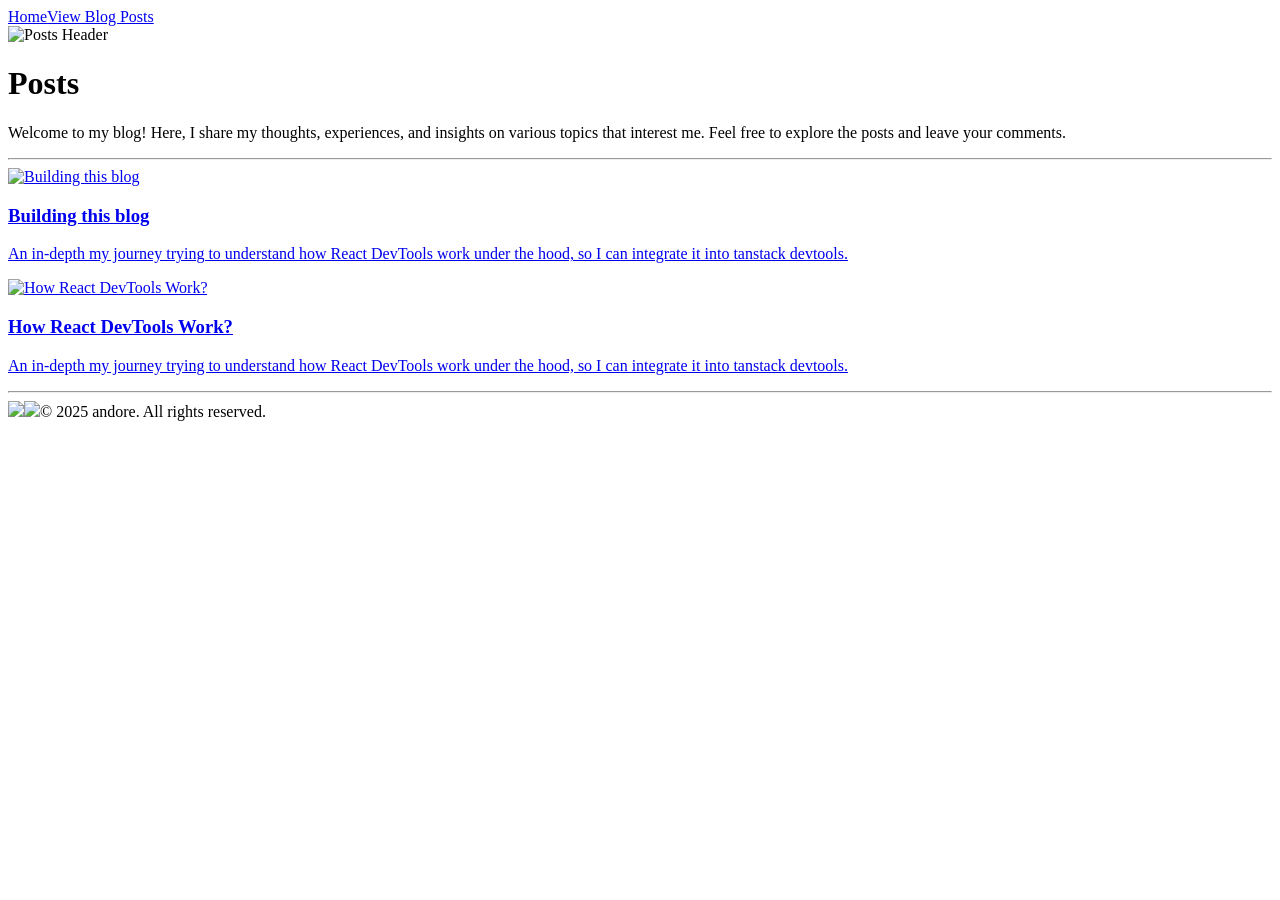
==== commit 2a408a4c: "second deploy" ====
--- a/posts/index.html
+++ b/posts/index.html
@@ -1,5 +1,5 @@
 <!DOCTYPE html><html lang="en"><head><script  class='$tsr'>(self.$R=self.$R||{})["tsr"]=[];self.$_TSR={c(){document.querySelectorAll(".\\$tsr").forEach(e=>{e.remove()})},p(e){this.initialized?e():this.buffer.push(e)},buffer:[]};
-;$_TSR.router=($R=>$R[0]={manifest:$R[1]={routes:$R[2]={__root__:$R[3]={preloads:$R[4]=["/assets/main-B4bmKqFh.js"],assets:$R[5]=[$R[6]={tag:"link",attrs:$R[7]={rel:"stylesheet",href:"/assets/main-BZV40eAE.css",type:"text/css"}},$R[8]={tag:"script",attrs:$R[9]={type:"module",suppressHydrationWarning:!0,async:!0},children:"import('/assets/main-B4bmKqFh.js')"}]},"/":$R[10]={preloads:$R[11]=["/assets/index-B-OZBA6L.js","/assets/CardContent-BjA5gWmy.js"],assets:$R[12]=[$R[13]={tag:"link",attrs:$R[14]={rel:"stylesheet",href:"/assets/main-BZV40eAE.css",type:"text/css"}},$R[15]={tag:"link",attrs:$R[16]={rel:"stylesheet",href:"/assets/main-BZV40eAE.css",type:"text/css"}}]},"/posts/$postId":$R[17]={preloads:$R[18]=["/assets/_postId-QONWOU2_.js","/assets/CardContent-BjA5gWmy.js"],assets:$R[19]=[$R[20]={tag:"link",attrs:$R[21]={rel:"stylesheet",href:"/assets/main-BZV40eAE.css",type:"text/css"}},$R[22]={tag:"link",attrs:$R[23]={rel:"stylesheet",href:"/assets/main-BZV40eAE.css",type:"text/css"}}]},"/posts/":$R[24]={preloads:$R[25]=["/assets/index-J3Nxiw-_.js","/assets/CardContent-BjA5gWmy.js"],assets:$R[26]=[$R[27]={tag:"link",attrs:$R[28]={rel:"stylesheet",href:"/assets/main-BZV40eAE.css",type:"text/css"}},$R[29]={tag:"link",attrs:$R[30]={rel:"stylesheet",href:"/assets/main-BZV40eAE.css",type:"text/css"}}]}},clientEntry:"/assets/main-B4bmKqFh.js"},matches:$R[31]=[$R[32]={i:"__root__",u:1759295962206,s:"success",ssr:!0},$R[33]={i:"/posts/",u:1759295962214,s:"success",ssr:!0}],lastMatchId:"/posts/",dehydratedData:void 0})($R["tsr"]);$_TSR.c()</script><meta charSet="utf-8"/><meta name="viewport" content="width=device-width, initial-scale=1"/><link rel="preload" as="image" href="/images/posts/backguy.png"/><link rel="preload" as="image" href="/images/posts/react-devtools.png"/><link rel="preload" as="image" href="/images/github_logo.png"/><link rel="preload" as="image" href="/images/x_logo.png"/><title>Coding: Beyond Junior&#x27;s End | コーディング：脱・ジュニア編</title><meta name="description" content="Exploring the magical world of React and JavaScript through whimsical tutorials, insights, and adventures. Learn modern web development with a touch of wonder."/><meta name="keywords" content="React, JavaScript, TypeScript, Web Development, Frontend, Tutorial, Blog, Programming"/><meta name="author" content="Andre Peregrina"/><link rel="modulepreload" href="/assets/main-B4bmKqFh.js"/><link rel="modulepreload" href="/assets/index-J3Nxiw-_.js"/><link rel="modulepreload" href="/assets/CardContent-BjA5gWmy.js"/><link rel="stylesheet" href="/assets/styles-Dqmg3K3y.css"/><link rel="stylesheet" href="/assets/main-BZV40eAE.css" type="text/css"/></head><body class="h-full w-full flex flex-col"><header><nav class="mx-auto container flex flex-row justify-end gap-4 my-6"><a href="/" class="border-3 border-solid px-2 py-1 border-black hover:bg-black hover:text-white transition-all">Home</a><a class="border-3 border-solid px-2 py-1 border-black hover:bg-black hover:text-white transition-all active" href="/posts" data-status="active" aria-current="page">View Blog Posts</a></nav></header><main class="flex-1"><!--$--><main class="mx-auto container h-full overflow-hidden mb-16"><header class="mx-auto container flex flex-row gap-2 "><img alt="Posts Header" class="max-h-40" src="/images/posts/backguy.png"/><div class="flex flex-col gap-4"><h1 class="text-5xl font-bold">Posts</h1><p class="text-lg">Welcome to my blog! Here, I share my thoughts, experiences, and insights on various topics that interest me. Feel free to explore the posts and leave your comments.</p></div></header><hr class="border-t-6 border-black my-4"/><div class="h-full flex flex-col gap-4"><a href="/posts/building-this-blog" class="group flex flex-col border-solid border-black border-3 w-full relative data-[black=true]:bg-black data-[black=true]:text-white h-48"><img alt="Building this blog" class="w-full h-full object-cover opacity-40 group-hover:opacity-100 transition-opacity" src="/images/posts/react-devtools.png"/><div class=""><div class="p-4 text-xl flex flex-col gap-2 border-solid border-2 border-black/40 group-hover:border-black bg-white text-black/40 group-hover:text-black transition-colors absolute top-4 left-4 right-4"><h3 class="text-3xl font-bold mb-2">Building this blog</h3><p class="text-lg font-bold">An in-depth my journey trying to understand how React DevTools work under the hood, so I can integrate it into tanstack devtools.</p></div></div></a><a href="/posts/how-react-devtools-work" class="group flex flex-col border-solid border-black border-3 w-full relative data-[black=true]:bg-black data-[black=true]:text-white h-48"><img alt="How React DevTools Work?" class="w-full h-full object-cover opacity-40 group-hover:opacity-100 transition-opacity" src="/images/posts/react-devtools.png"/><div class=""><div class="p-4 text-xl flex flex-col gap-2 border-solid border-2 border-black/40 group-hover:border-black bg-white text-black/40 group-hover:text-black transition-colors absolute top-4 left-4 right-4"><h3 class="text-3xl font-bold mb-2">How React DevTools Work?</h3><p class="text-lg font-bold">An in-depth my journey trying to understand how React DevTools work under the hood, so I can integrate it into tanstack devtools.</p></div></div></a></div></main><script></script><script class="$tsr">(function restoreScroll({
+;$_TSR.router=($R=>$R[0]={manifest:$R[1]={routes:$R[2]={__root__:$R[3]={preloads:$R[4]=["/temporary2/assets/main-DPyCzInz.js"],assets:$R[5]=[$R[6]={tag:"link",attrs:$R[7]={rel:"stylesheet",href:"/temporary2/assets/main-BZV40eAE.css",type:"text/css"}},$R[8]={tag:"script",attrs:$R[9]={type:"module",suppressHydrationWarning:!0,async:!0},children:"import('/temporary2/assets/main-DPyCzInz.js')"}]},"/":$R[10]={preloads:$R[11]=["/temporary2/assets/index-AJ32d9ue.js","/temporary2/assets/CardContent-CZ9oPrTm.js"],assets:$R[12]=[$R[13]={tag:"link",attrs:$R[14]={rel:"stylesheet",href:"/temporary2/assets/main-BZV40eAE.css",type:"text/css"}},$R[15]={tag:"link",attrs:$R[16]={rel:"stylesheet",href:"/temporary2/assets/main-BZV40eAE.css",type:"text/css"}}]},"/posts/$postId":$R[17]={preloads:$R[18]=["/temporary2/assets/_postId-ByulGSSU.js","/temporary2/assets/CardContent-CZ9oPrTm.js"],assets:$R[19]=[$R[20]={tag:"link",attrs:$R[21]={rel:"stylesheet",href:"/temporary2/assets/main-BZV40eAE.css",type:"text/css"}},$R[22]={tag:"link",attrs:$R[23]={rel:"stylesheet",href:"/temporary2/assets/main-BZV40eAE.css",type:"text/css"}}]},"/anime/":$R[24]={preloads:$R[25]=["/temporary2/assets/index-CeuDymgu.js"],assets:$R[26]=[$R[27]={tag:"link",attrs:$R[28]={rel:"stylesheet",href:"/temporary2/assets/main-BZV40eAE.css",type:"text/css"}}]},"/posts/":$R[29]={preloads:$R[30]=["/temporary2/assets/index-DxU_wG5t.js","/temporary2/assets/CardContent-CZ9oPrTm.js"],assets:$R[31]=[$R[32]={tag:"link",attrs:$R[33]={rel:"stylesheet",href:"/temporary2/assets/main-BZV40eAE.css",type:"text/css"}},$R[34]={tag:"link",attrs:$R[35]={rel:"stylesheet",href:"/temporary2/assets/main-BZV40eAE.css",type:"text/css"}}]}},clientEntry:"/temporary2/assets/main-DPyCzInz.js"},matches:$R[36]=[$R[37]={i:"__root__",u:1759990985861,s:"success",ssr:!0},$R[38]={i:"/posts/",u:1759990985876,s:"success",ssr:!0}],lastMatchId:"/posts/",dehydratedData:void 0})($R["tsr"]);$_TSR.c()</script><meta charSet="utf-8"/><meta name="viewport" content="width=device-width, initial-scale=1"/><link rel="preload" as="image" href="/temporary2/images/posts/backguy.png"/><link rel="preload" as="image" href="/temporary2/images/posts/react-devtools.png"/><link rel="preload" as="image" href="/temporary2/images/github_logo.png"/><link rel="preload" as="image" href="/temporary2/images/x_logo.png"/><title>Coding: Beyond Junior&#x27;s End | コーディング：脱・ジュニア編</title><meta name="description" content="Exploring the magical world of React and JavaScript through whimsical tutorials, insights, and adventures. Learn modern web development with a touch of wonder."/><meta name="keywords" content="React, JavaScript, TypeScript, Web Development, Frontend, Tutorial, Blog, Programming"/><meta name="author" content="Andre Peregrina"/><link rel="modulepreload" href="/temporary2/assets/main-DPyCzInz.js"/><link rel="modulepreload" href="/temporary2/assets/index-DxU_wG5t.js"/><link rel="modulepreload" href="/temporary2/assets/CardContent-CZ9oPrTm.js"/><link rel="stylesheet" href="/temporary2/assets/styles-Bx3KJ0Yw.css"/><link rel="stylesheet" href="/temporary2/assets/main-BZV40eAE.css" type="text/css"/></head><body class="h-full w-full flex flex-col"><header><nav class="mx-auto container flex flex-row justify-end gap-4 my-6"><a href="/temporary2/" class="border-3 border-solid px-2 py-1 border-black hover:bg-black hover:text-white transition-all">Home</a><a class="border-3 border-solid px-2 py-1 border-black hover:bg-black hover:text-white transition-all active" href="/temporary2/posts" data-status="active" aria-current="page">View Blog Posts</a></nav></header><main class="flex-1"><!--$--><main class="mx-auto container h-full overflow-hidden mb-16"><header class="mx-auto container flex flex-row gap-2 "><img alt="Posts Header" class="max-h-40" src="/temporary2/images/posts/backguy.png"/><div class="flex flex-col gap-4"><h1 class="text-5xl font-bold">Posts</h1><p class="text-lg">Welcome to my blog! Here, I share my thoughts, experiences, and insights on various topics that interest me. Feel free to explore the posts and leave your comments.</p></div></header><hr class="border-t-6 border-black my-4"/><div class="h-full flex flex-col gap-4"><a href="/temporary2/posts/building-this-blog" class="group flex flex-col border-solid border-black border-3 w-full relative data-[black=true]:bg-black data-[black=true]:text-white h-48"><img alt="Building this blog" class="w-full h-full object-cover opacity-40 group-hover:opacity-100 transition-opacity" src="/temporary2/images/posts/react-devtools.png"/><div class=""><div class="p-4 text-xl flex flex-col gap-2 border-solid border-2 border-black/40 group-hover:border-black bg-white text-black/40 group-hover:text-black transition-colors absolute top-4 left-4 right-4"><h3 class="text-3xl font-bold mb-2">Building this blog</h3><p class="text-lg font-bold">An in-depth my journey trying to understand how React DevTools work under the hood, so I can integrate it into tanstack devtools.</p></div></div></a><a href="/temporary2/posts/how-react-devtools-work" class="group flex flex-col border-solid border-black border-3 w-full relative data-[black=true]:bg-black data-[black=true]:text-white h-48"><img alt="How React DevTools Work?" class="w-full h-full object-cover opacity-40 group-hover:opacity-100 transition-opacity" src="/temporary2/images/posts/react-devtools.png"/><div class=""><div class="p-4 text-xl flex flex-col gap-2 border-solid border-2 border-black/40 group-hover:border-black bg-white text-black/40 group-hover:text-black transition-colors absolute top-4 left-4 right-4"><h3 class="text-3xl font-bold mb-2">How React DevTools Work?</h3><p class="text-lg font-bold">An in-depth my journey trying to understand how React DevTools work under the hood, so I can integrate it into tanstack devtools.</p></div></div></a></div></main><script></script><script class="$tsr">(function restoreScroll({
   storageKey: storageKey2,
   key,
   behavior,
@@ -59,4 +59,4 @@
     }
   }
   ignoreScroll = false;
-})({"storageKey":"tsr-scroll-restoration-v1_3","shouldScrollRestoration":true});$_TSR.c()</script><!--/$--></main><footer class="mx-auto container mb-6"><hr class="border-t-6 border-black my-4"/><div class="text-center text-base flex flex-row items-center gap-4"><a href="https://github.com/andorep" target="_blank"><img class="h-6 w-auto" src="/images/github_logo.png"/></a><a href="https://x.com/andorep1" target="_blank"><img class="h-6 w-auto" src="/images/x_logo.png"/></a>© <!-- -->2025<!-- --> andore. All rights reserved.</div></footer><div></div><script type="module" async="">import('/assets/main-B4bmKqFh.js')</script></body></html>+})({"storageKey":"tsr-scroll-restoration-v1_3","shouldScrollRestoration":true});$_TSR.c()</script><!--/$--></main><footer class="mx-auto container mb-6"><hr class="border-t-6 border-black my-4"/><div class="text-center text-base flex flex-row items-center gap-4"><a href="https://github.com/andorep" target="_blank"><img class="h-6 w-auto" src="/temporary2/images/github_logo.png"/></a><a href="https://x.com/andorep1" target="_blank"><img class="h-6 w-auto" src="/temporary2/images/x_logo.png"/></a>© <!-- -->2025<!-- --> andore. All rights reserved.</div></footer><div></div><script type="module" async="">import('/temporary2/assets/main-DPyCzInz.js')</script></body></html>
